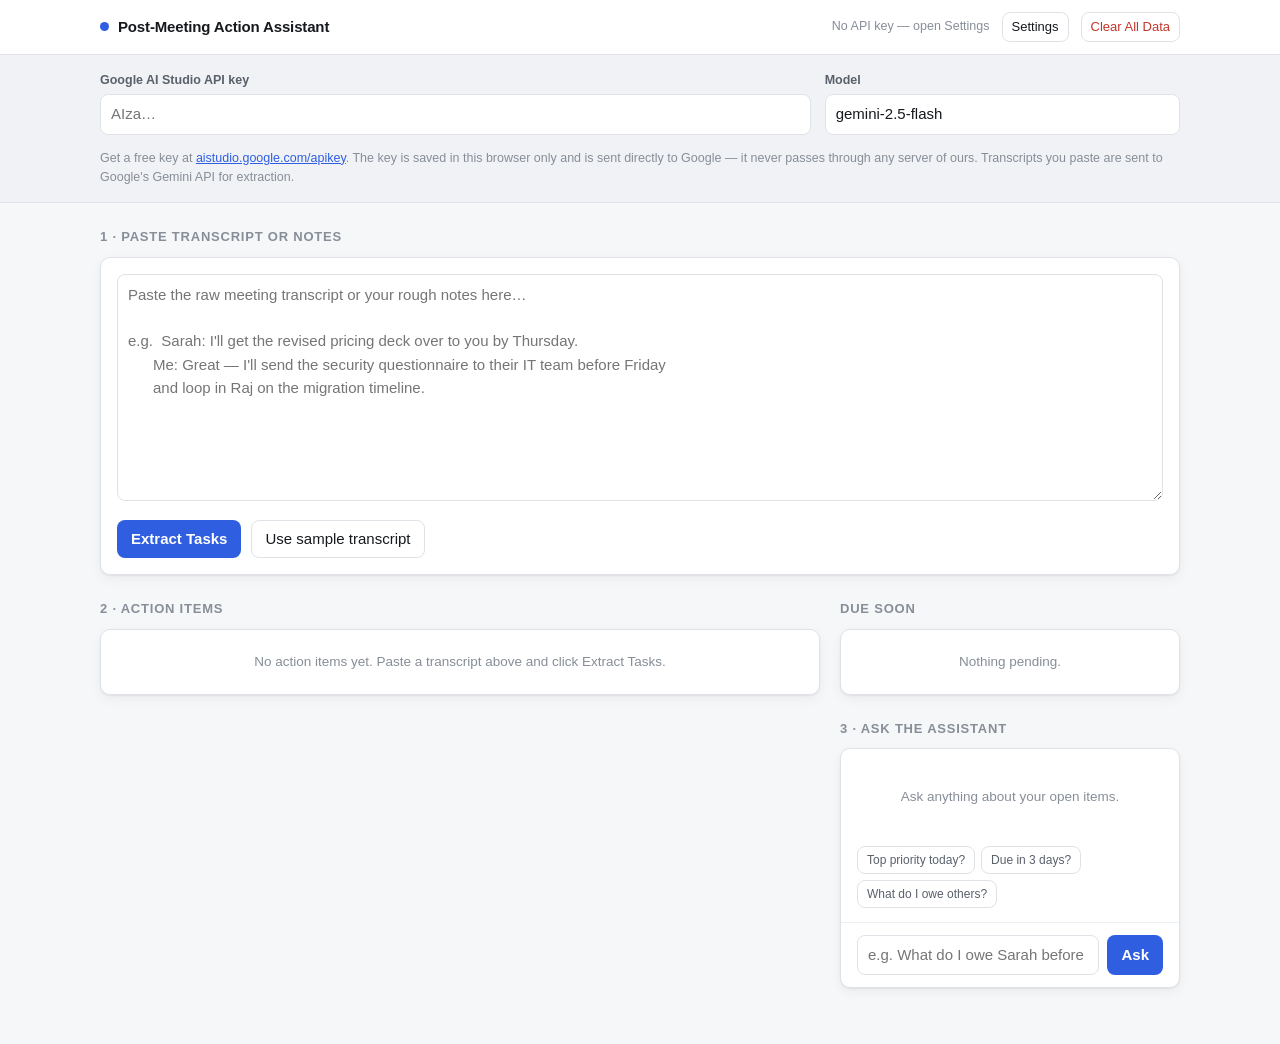
==== index.html @ 44eca744 "Add Post-Meeting Action Assistant v1 Single-file app: paste a transcript, extract action items with " ====
<!doctype html>
<html lang="en">
<head>
<meta charset="utf-8">
<meta name="viewport" content="width=device-width, initial-scale=1">
<title>Post-Meeting Action Assistant</title>
<style>
  :root {
    --bg: #f6f7f9;
    --surface: #ffffff;
    --surface-2: #f0f2f5;
    --line: #dfe3e8;
    --line-soft: #eceff3;
    --ink: #16191d;
    --ink-2: #5a616b;
    --ink-3: #878e98;
    --accent: #2f5fe0;
    --accent-ink: #ffffff;
    --overdue: #c2372b;
    --today: #b1650a;
    --soon: #1f6f47;
    --later: #5a616b;
    --quote-bar: #cdd4dd;
    --radius: 10px;
    --shadow: 0 1px 2px rgba(16,20,26,.06), 0 4px 12px rgba(16,20,26,.05);
  }
  @media (prefers-color-scheme: dark) {
    :root:not([data-theme="light"]) {
      --bg: #14171b; --surface: #1b1f24; --surface-2: #22272e;
      --line: #2f363f; --line-soft: #262c33;
      --ink: #e8ebef; --ink-2: #a2abb6; --ink-3: #7b848f;
      --accent: #6d95f5; --accent-ink: #10131a;
      --overdue: #f0837a; --today: #e0aa5a; --soon: #6fc79b; --later: #a2abb6;
      --quote-bar: #3a424c;
      --shadow: 0 1px 2px rgba(0,0,0,.3), 0 4px 14px rgba(0,0,0,.25);
    }
  }
  :root[data-theme="dark"] {
    --bg: #14171b; --surface: #1b1f24; --surface-2: #22272e;
    --line: #2f363f; --line-soft: #262c33;
    --ink: #e8ebef; --ink-2: #a2abb6; --ink-3: #7b848f;
    --accent: #6d95f5; --accent-ink: #10131a;
    --overdue: #f0837a; --today: #e0aa5a; --soon: #6fc79b; --later: #a2abb6;
    --quote-bar: #3a424c;
    --shadow: 0 1px 2px rgba(0,0,0,.3), 0 4px 14px rgba(0,0,0,.25);
  }

  * { box-sizing: border-box; }
  body {
    margin: 0;
    background: var(--bg);
    color: var(--ink);
    font: 15px/1.5 -apple-system, BlinkMacSystemFont, "Segoe UI", Roboto, Helvetica, Arial, sans-serif;
    -webkit-font-smoothing: antialiased;
  }
  .wrap { max-width: 1120px; margin: 0 auto; padding-inline: 20px; padding-block: 0 56px; }

  /* ---------- header ---------- */
  header {
    border-bottom: 1px solid var(--line);
    background: var(--surface);
    position: sticky; top: 0; z-index: 20;
  }
  .hbar {
    max-width: 1120px; margin: 0 auto;
    padding: 12px 20px;
    display: flex; align-items: center; gap: 12px; flex-wrap: wrap;
  }
  .brand { font-weight: 650; letter-spacing: -.01em; margin-right: auto; display:flex; align-items:center; gap:9px; }
  .dot { width: 9px; height: 9px; border-radius: 50%; background: var(--accent); flex: none; }
  .hnote { font-size: 12.5px; color: var(--ink-3); }

  button {
    font: inherit; cursor: pointer; border-radius: 8px;
    border: 1px solid var(--line); background: var(--surface);
    color: var(--ink); padding: 7px 13px; transition: background .12s, border-color .12s;
  }
  button:hover:not(:disabled) { background: var(--surface-2); }
  button:disabled { opacity: .5; cursor: not-allowed; }
  button.primary { background: var(--accent); color: var(--accent-ink); border-color: transparent; font-weight: 560; }
  button.primary:hover:not(:disabled) { filter: brightness(1.07); background: var(--accent); }
  button.sm { padding: 4px 9px; font-size: 13px; }
  button.link { border: none; background: none; color: var(--ink-3); padding: 4px 6px; text-decoration: underline; text-underline-offset: 2px; }
  button.link:hover { color: var(--ink); background: none; }
  button.danger { color: var(--overdue); }

  input, textarea, select {
    font: inherit; color: var(--ink); background: var(--surface);
    border: 1px solid var(--line); border-radius: 8px; padding: 8px 10px; width: 100%;
  }
  input:focus, textarea:focus, select:focus { outline: 2px solid var(--accent); outline-offset: -1px; border-color: transparent; }
  textarea { resize: vertical; line-height: 1.55; }
  label { font-size: 12.5px; color: var(--ink-2); font-weight: 550; display: block; margin-bottom: 5px; }

  /* ---------- settings ---------- */
  #settings { background: var(--surface-2); border-bottom: 1px solid var(--line); }
  .sgrid {
    max-width: 1120px; margin: 0 auto; padding: 16px 20px;
    display: grid; gap: 14px; grid-template-columns: 2fr 1fr;
  }
  .shelp { grid-column: 1 / -1; font-size: 12.5px; color: var(--ink-3); margin: 0; }
  .shelp a { color: var(--accent); }
  @media (max-width: 680px) { .sgrid { grid-template-columns: 1fr; } }

  /* ---------- layout ---------- */
  h2 { font-size: 13px; text-transform: uppercase; letter-spacing: .06em; color: var(--ink-3); margin: 0 0 10px; font-weight: 620; }
  .card { background: var(--surface); border: 1px solid var(--line); border-radius: var(--radius); box-shadow: var(--shadow); }
  .pad { padding: 16px; }

  .step { margin-top: 24px; }
  .cols { display: grid; grid-template-columns: 1fr 340px; gap: 20px; align-items: start; margin-top: 24px; }
  @media (max-width: 900px) { .cols { grid-template-columns: 1fr; } }

  .row { display: flex; gap: 10px; align-items: center; flex-wrap: wrap; }
  .grow { flex: 1; min-width: 0; }
  .muted { color: var(--ink-3); font-size: 13px; }
  .empty { color: var(--ink-3); font-size: 13.5px; padding: 22px 4px; text-align: center; }

  /* ---------- tasks ---------- */
  ul.tasks { list-style: none; margin: 0; padding: 0; }
  li.task { border-top: 1px solid var(--line-soft); padding: 13px 16px; display: flex; gap: 11px; align-items: flex-start; }
  li.task:first-child { border-top: none; }
  li.task.done { opacity: .5; }
  li.task.done .title { text-decoration: line-through; }
  .cbx { width: 17px; height: 17px; margin: 2px 0 0; flex: none; accent-color: var(--accent); cursor: pointer; }
  .tbody { flex: 1; min-width: 0; }
  .title { font-weight: 545; line-height: 1.4; word-wrap: break-word; }
  .meta { display: flex; gap: 7px; flex-wrap: wrap; margin-top: 6px; align-items: center; }
  .chip {
    font-size: 12px; padding: 2px 8px; border-radius: 999px;
    background: var(--surface-2); border: 1px solid var(--line); color: var(--ink-2);
    white-space: nowrap;
  }
  .chip.owner { font-weight: 550; color: var(--ink); }
  .chip.overdue { color: var(--overdue); border-color: currentColor; }
  .chip.today   { color: var(--today);   border-color: currentColor; }
  .chip.soon    { color: var(--soon);    border-color: currentColor; }
  .chip.later   { color: var(--later); }
  .chip.none    { color: var(--ink-3); font-style: italic; }
  .acts { display: flex; gap: 2px; margin-left: auto; }

  blockquote.ctx {
    margin: 9px 0 0; padding: 7px 0 7px 11px;
    border-left: 3px solid var(--quote-bar);
    color: var(--ink-2); font-size: 13.5px; line-height: 1.5;
  }
  blockquote.ctx::before { content: '\201C'; }
  blockquote.ctx::after  { content: '\201D'; }

  .editform { display: grid; gap: 9px; margin-top: 4px; }
  .editrow { display: grid; grid-template-columns: 1fr 150px; gap: 9px; }
  @media (max-width: 560px) { .editrow { grid-template-columns: 1fr; } }

  /* ---------- due soon ---------- */
  ol.soon { list-style: none; margin: 0; padding: 0; counter-reset: n; }
  ol.soon li { border-top: 1px solid var(--line-soft); padding: 10px 16px; display: flex; gap: 10px; align-items: baseline; }
  ol.soon li:first-child { border-top: none; }
  ol.soon .rank { counter-increment: n; font-variant-numeric: tabular-nums; color: var(--ink-3); font-size: 12px; min-width: 14px; }
  ol.soon .rank::before { content: counter(n) "."; }
  ol.soon .st { flex: 1; min-width: 0; font-size: 13.5px; line-height: 1.4; }
  ol.soon .sd { font-size: 12px; white-space: nowrap; }

  /* ---------- assistant ---------- */
  .thread { display: flex; flex-direction: column; gap: 12px; max-height: 380px; overflow-y: auto; padding: 16px; }
  .turn .q { font-weight: 560; font-size: 13.5px; margin-bottom: 5px; }
  .turn .a { font-size: 13.5px; color: var(--ink-2); white-space: pre-wrap; line-height: 1.55; }
  .askbar { display: flex; gap: 8px; padding: 12px 16px; border-top: 1px solid var(--line-soft); }
  .sugg { display: flex; flex-wrap: wrap; gap: 6px; padding: 0 16px 14px; }
  .sugg button { font-size: 12px; padding: 4px 9px; color: var(--ink-2); }

  .err {
    margin-top: 12px; padding: 10px 12px; border-radius: 8px;
    background: color-mix(in srgb, var(--overdue) 10%, transparent);
    border: 1px solid color-mix(in srgb, var(--overdue) 35%, transparent);
    color: var(--overdue); font-size: 13px; word-wrap: break-word;
  }
  .spin { display: inline-block; width: 13px; height: 13px; border: 2px solid currentColor; border-right-color: transparent; border-radius: 50%; animation: sp .7s linear infinite; vertical-align: -2px; margin-right: 6px; }
  @keyframes sp { to { transform: rotate(360deg); } }
  [hidden] { display: none !important; }
</style>
</head>
<body>

<header>
  <div class="hbar">
    <div class="brand"><span class="dot"></span>Post-Meeting Action Assistant</div>
    <span class="hnote" id="keystate"></span>
    <button class="sm" id="togglesettings">Settings</button>
    <button class="sm danger" id="clearall">Clear All Data</button>
  </div>
</header>

<section id="settings" hidden>
  <div class="sgrid">
    <div>
      <label for="apikey">Google AI Studio API key</label>
      <input id="apikey" type="password" placeholder="AIza…" autocomplete="off" spellcheck="false">
    </div>
    <div>
      <label for="model">Model</label>
      <input id="model" type="text" spellcheck="false">
    </div>
    <p class="shelp">
      Get a free key at <a href="https://aistudio.google.com/apikey" target="_blank" rel="noopener">aistudio.google.com/apikey</a>.
      The key is saved in this browser only and is sent directly to Google — it never passes through any server of ours.
      Transcripts you paste are sent to Google's Gemini API for extraction.
    </p>
  </div>
</section>

<div class="wrap">

  <!-- STEP 1 -->
  <section class="step">
    <h2>1 · Paste transcript or notes</h2>
    <div class="card pad">
      <textarea id="input" rows="9" placeholder="Paste the raw meeting transcript or your rough notes here…

e.g.  Sarah: I'll get the revised pricing deck over to you by Thursday.
      Me: Great — I'll send the security questionnaire to their IT team before Friday
      and loop in Raj on the migration timeline."></textarea>
      <div class="row" style="margin-top:12px">
        <button class="primary" id="extract">Extract Tasks</button>
        <button id="sample">Use sample transcript</button>
        <span class="muted" id="exstatus"></span>
      </div>
      <div class="err" id="exerr" hidden></div>
    </div>
  </section>

  <div class="cols">
    <!-- STEP 2 -->
    <section>
      <h2>2 · Action items <span id="taskcount" class="muted"></span></h2>
      <div class="card">
        <ul class="tasks" id="tasklist"></ul>
        <div class="empty" id="taskempty">No action items yet. Paste a transcript above and click Extract Tasks.</div>
      </div>
      <div class="row" style="margin-top:10px">
        <button class="link" id="showdone" hidden></button>
      </div>
    </section>

    <aside>
      <!-- TODO / DUE SOON -->
      <h2>Due soon</h2>
      <div class="card" style="margin-bottom:24px">
        <ol class="soon" id="soonlist"></ol>
        <div class="empty" id="soonempty">Nothing pending.</div>
      </div>

      <!-- STEP 3 -->
      <h2>3 · Ask the assistant</h2>
      <div class="card">
        <div class="thread" id="thread">
          <div class="empty" id="chatempty">Ask anything about your open items.</div>
        </div>
        <div class="sugg" id="sugg">
          <button data-q="What is my top priority before end of day?">Top priority today?</button>
          <button data-q="What is due in the next three days?">Due in 3 days?</button>
          <button data-q="What do I owe other people, grouped by person?">What do I owe others?</button>
        </div>
        <form class="askbar" id="askform">
          <input id="ask" class="grow" placeholder="e.g. What do I owe Sarah before Friday?" autocomplete="off">
          <button class="primary" id="asksend" type="submit">Ask</button>
        </form>
        <div class="err" id="chaterr" hidden style="margin:0 16px 14px"></div>
      </div>
    </aside>
  </div>
</div>

<script>
"use strict";

const STORE = "pmaa.v1";
const API = "https://generativelanguage.googleapis.com/v1beta/models";
const DEFAULT_MODEL = "gemini-2.5-flash";

let state = { apiKey: "", model: DEFAULT_MODEL, tasks: [], chat: [], showDone: false };

/* ---------------- storage ---------------- */
function load() {
  try {
    const raw = localStorage.getItem(STORE);
    if (raw) {
      const p = JSON.parse(raw);
      state = Object.assign(state, p);
      if (!state.model) state.model = DEFAULT_MODEL;
      if (!Array.isArray(state.tasks)) state.tasks = [];
      if (!Array.isArray(state.chat)) state.chat = [];
    }
  } catch (e) { /* private mode / blocked storage — run in memory */ }
}
function save() {
  try { localStorage.setItem(STORE, JSON.stringify(state)); } catch (e) {}
}

/* ---------------- helpers ---------------- */
const $ = (id) => document.getElementById(id);
function esc(s) {
  return String(s == null ? "" : s)
    .replace(/&/g, "&amp;").replace(/</g, "&lt;").replace(/>/g, "&gt;")
    .replace(/"/g, "&quot;").replace(/'/g, "&#39;");
}
function uid() {
  return "t" + Date.now().toString(36) + Math.random().toString(36).slice(2, 7);
}
function todayISO() {
  const d = new Date();
  return new Date(d.getTime() - d.getTimezoneOffset() * 60000).toISOString().slice(0, 10);
}
function dueInfo(due) {
  if (!due) return { label: "no date", cls: "none", rank: 9e9 };
  const t = new Date(todayISO() + "T00:00:00");
  const d = new Date(due + "T00:00:00");
  if (isNaN(d)) return { label: "no date", cls: "none", rank: 9e9 };
  const days = Math.round((d - t) / 86400000);
  if (days < 0)   return { label: days === -1 ? "overdue 1 day" : "overdue " + (-days) + " days", cls: "overdue", rank: days };
  if (days === 0) return { label: "today", cls: "today", rank: 0 };
  if (days === 1) return { label: "tomorrow", cls: "soon", rank: 1 };
  if (days <= 3)  return { label: "in " + days + " days", cls: "soon", rank: days };
  return { label: d.toLocaleDateString(undefined, { month: "short", day: "numeric" }), cls: "later", rank: days };
}
const openTasks = () => state.tasks.filter(t => t.status === "open");
const sortByDue = (a, b) => dueInfo(a.due).rank - dueInfo(b.due).rank;

/* ---------------- Gemini ---------------- */
async function gemini(prompt, schema) {
  if (!state.apiKey) throw new Error("No API key set. Open Settings and paste your Google AI Studio key.");
  const cfg = { temperature: 0.2 };
  if (schema) { cfg.responseMimeType = "application/json"; cfg.responseSchema = schema; }
  const res = await fetch(API + "/" + encodeURIComponent(state.model) + ":generateContent", {
    method: "POST",
    headers: { "content-type": "application/json", "x-goog-api-key": state.apiKey },
    body: JSON.stringify({ contents: [{ role: "user", parts: [{ text: prompt }] }], generationConfig: cfg })
  });
  const text = await res.text();
  if (!res.ok) {
    let msg = text.slice(0, 400);
    try { msg = JSON.parse(text).error.message; } catch (e) {}
    throw new Error("Gemini " + res.status + ": " + msg);
  }
  let out;
  try { out = JSON.parse(text).candidates[0].content.parts[0].text; }
  catch (e) { throw new Error("Unexpected response shape from Gemini."); }
  return schema ? JSON.parse(out) : out;
}

const TASK_SCHEMA = {
  type: "object",
  properties: {
    tasks: {
      type: "array",
      items: {
        type: "object",
        properties: {
          title:   { type: "string" },
          owner:   { type: "string" },
          due:     { type: "string" },
          dueText: { type: "string" },
          context: { type: "string" }
        },
        required: ["title", "owner", "due", "dueText", "context"]
      }
    }
  },
  required: ["tasks"]
};

function extractPrompt(text) {
  const d = new Date();
  const day = d.toLocaleDateString(undefined, { weekday: "long" });
  return [
    "You extract action items from meeting transcripts and rough notes.",
    "",
    "Today is " + todayISO() + " (" + day + "). Resolve relative deadlines like \"Friday\", \"next week\" or \"end of month\" against that date.",
    "",
    "For every commitment, task or follow-up in the text, return an object with:",
    "- title: the action, as a short imperative phrase (max 12 words).",
    "- owner: who is responsible. Use the person's name as written. If the note-taker is responsible (\"I\", \"me\", \"my\"), use \"Me\".",
    "- due: an absolute date as YYYY-MM-DD. Use \"\" if the text gives no deadline and none can reasonably be inferred.",
    "- dueText: the words the deadline came from, e.g. \"by Thursday\". Use \"\" if there was none.",
    "- context: one or two sentences quoted or closely paraphrased from the source text, showing why this task exists.",
    "",
    "Rules: only include real commitments — skip discussion, opinions and background.",
    "Do not invent tasks. Do not invent deadlines that are not stated or clearly implied.",
    "If there are no action items, return an empty array.",
    "",
    "TEXT:",
    "\"\"\"",
    text,
    "\"\"\""
  ].join("\n");
}

/* ---------------- extraction ---------------- */
async function doExtract() {
  const text = $("input").value.trim();
  $("exerr").hidden = true;
  if (!text) { showErr("exerr", "Paste a transcript or some notes first."); return; }

  const btn = $("extract");
  btn.disabled = true;
  $("exstatus").innerHTML = '<span class="spin"></span>Extracting…';
  const t0 = Date.now();
  try {
    const out = await gemini(extractPrompt(text), TASK_SCHEMA);
    const found = Array.isArray(out.tasks) ? out.tasks : [];
    const added = found.map(t => ({
      id: uid(),
      title: (t.title || "Untitled task").trim(),
      owner: (t.owner || "Unassigned").trim(),
      due: /^\d{4}-\d{2}-\d{2}$/.test(t.due || "") ? t.due : "",
      dueText: (t.dueText || "").trim(),
      context: (t.context || "").trim(),
      status: "open",
      created: Date.now()
    }));
    state.tasks = added.concat(state.tasks);
    save();
    render();
    const secs = ((Date.now() - t0) / 1000).toFixed(1);
    $("exstatus").textContent = added.length
      ? added.length + (added.length === 1 ? " item" : " items") + " found in " + secs + "s"
      : "No action items found in that text.";
    if (added.length) $("input").value = "";
  } catch (e) {
    $("exstatus").textContent = "";
    showErr("exerr", e.message);
  } finally {
    btn.disabled = false;
  }
}

function showErr(id, msg) {
  const el = $(id);
  el.textContent = msg;
  el.hidden = false;
}

/* ---------------- rendering ---------------- */
function render() {
  renderTasks();
  renderSoon();
  renderChat();
  const k = state.apiKey;
  $("keystate").textContent = k ? "Key set · " + state.model : "No API key — open Settings";
}

function renderTasks() {
  const list = $("tasklist");
  const open = state.tasks.filter(t => t.status === "open").sort(sortByDue);
  const done = state.tasks.filter(t => t.status === "done").sort(sortByDue);
  const shown = state.showDone ? open.concat(done) : open;

  $("taskempty").hidden = state.tasks.some(t => t.status !== "dismissed");
  $("taskcount").textContent = open.length ? "· " + open.length + " open" : "";

  const btn = $("showdone");
  btn.hidden = done.length === 0;
  btn.textContent = state.showDone ? "Hide " + done.length + " completed" : "Show " + done.length + " completed";

  list.innerHTML = shown.map(t => {
    const di = dueInfo(t.due);
    const dueLabel = t.due ? di.label : (t.dueText ? t.dueText : "no date");
    return '<li class="task ' + (t.status === "done" ? "done" : "") + '" data-id="' + t.id + '">' +
      '<input class="cbx" type="checkbox" data-act="toggle" ' + (t.status === "done" ? "checked" : "") + ' aria-label="Mark complete">' +
      '<div class="tbody">' +
        '<div class="row" style="align-items:flex-start">' +
          '<div class="title grow">' + esc(t.title) + '</div>' +
          '<div class="acts">' +
            '<button class="sm link" data-act="edit">Edit</button>' +
            '<button class="sm link" data-act="dismiss">Dismiss</button>' +
          '</div>' +
        '</div>' +
        '<div class="meta">' +
          '<span class="chip owner">' + esc(t.owner) + '</span>' +
          '<span class="chip ' + di.cls + '">' + esc(dueLabel) + '</span>' +
          (t.due && t.dueText ? '<span class="chip">' + esc(t.dueText) + '</span>' : "") +
        '</div>' +
        (t.context ? '<blockquote class="ctx">' + esc(t.context) + '</blockquote>' : "") +
      '</div>' +
    '</li>';
  }).join("");
}

function renderEdit(li, t) {
  const body = li.querySelector(".tbody");
  body.innerHTML =
    '<div class="editform">' +
      '<div><label>Task</label><input data-f="title" value="' + esc(t.title) + '"></div>' +
      '<div class="editrow">' +
        '<div><label>Owner</label><input data-f="owner" value="' + esc(t.owner) + '"></div>' +
        '<div><label>Due date</label><input data-f="due" type="date" value="' + esc(t.due) + '"></div>' +
      '</div>' +
      '<div><label>Context</label><textarea data-f="context" rows="2">' + esc(t.context) + '</textarea></div>' +
      '<div class="row"><button class="primary sm" data-act="save">Save</button>' +
      '<button class="sm" data-act="cancel">Cancel</button></div>' +
    '</div>';
  const first = body.querySelector('[data-f="title"]');
  if (first) first.focus();
}

function renderSoon() {
  const open = openTasks().sort(sortByDue);
  $("soonempty").hidden = open.length > 0;
  $("soonlist").innerHTML = open.map(t => {
    const di = dueInfo(t.due);
    return '<li><span class="rank"></span>' +
      '<span class="st">' + esc(t.title) + '<br><span class="muted">' + esc(t.owner) + '</span></span>' +
      '<span class="sd chip ' + di.cls + '">' + esc(di.label) + '</span></li>';
  }).join("");
}

function renderChat() {
  const th = $("thread");
  $("chatempty").hidden = state.chat.length > 0;
  const html = state.chat.map(c =>
    '<div class="turn"><div class="q">' + esc(c.q) + '</div><div class="a">' + esc(c.a) + '</div></div>'
  ).join("");
  th.innerHTML = '<div class="empty" id="chatempty"' + (state.chat.length ? " hidden" : "") + '>Ask anything about your open items.</div>' + html;
  th.scrollTop = th.scrollHeight;
}

/* ---------------- assistant ---------------- */
async function doAsk(q) {
  if (!q) return;
  $("chaterr").hidden = true;
  const open = openTasks();
  if (!open.length) { showErr("chaterr", "No open action items to answer from yet."); return; }

  const btn = $("asksend");
  btn.disabled = true;
  state.chat.push({ q: q, a: "…" });
  renderChat();

  const facts = open.sort(sortByDue).map(t =>
    "- " + t.title + " | owner: " + t.owner + " | due: " + (t.due || "none") + (t.dueText ? " (" + t.dueText + ")" : "") +
    " | context: " + t.context
  ).join("\n");

  const prompt = [
    "You are a concise assistant answering questions about the user's own open action items.",
    "Today is " + todayISO() + ". \"Me\" means the user.",
    "",
    "OPEN ACTION ITEMS:",
    facts,
    "",
    "QUESTION: " + q,
    "",
    "Answer in at most four short sentences or a short bullet list.",
    "Lead with the single most urgent item. Always state the deadline.",
    "Only use the items above — if nothing matches, say so plainly."
  ].join("\n");

  try {
    const a = await gemini(prompt, null);
    state.chat[state.chat.length - 1].a = String(a).trim();
    save();
  } catch (e) {
    state.chat.pop();
    showErr("chaterr", e.message);
  } finally {
    btn.disabled = false;
    renderChat();
  }
}

/* ---------------- events ---------------- */
$("togglesettings").onclick = () => { $("settings").hidden = !$("settings").hidden; };

$("apikey").oninput = (e) => { state.apiKey = e.target.value.trim(); save(); render(); };
$("model").oninput  = (e) => { state.model = e.target.value.trim() || DEFAULT_MODEL; save(); render(); };

$("extract").onclick = doExtract;

$("sample").onclick = () => {
  $("input").value =
"Weekly sync — Acme account\n\n" +
"Sarah: The revised pricing deck still needs the enterprise tier. I'll get that over to you by Thursday.\n" +
"Me: Fine. I'll send the security questionnaire to their IT team before Friday, they've been chasing us.\n" +
"Raj: Migration timeline is the blocker. Nothing moves until we confirm the cutover window.\n" +
"Me: I'll book 30 minutes with Raj tomorrow to lock the cutover window.\n" +
"Sarah: Also someone needs to chase legal on the redlined MSA — it's been two weeks.\n" +
"Me: I'll do it. End of week at the latest.\n" +
"Raj: I'll write up the rollback plan once the window is confirmed.\n" +
"Sarah: Good. Let's not lose momentum on this one.";
};

$("clearall").onclick = () => {
  if (!confirm("Delete all tasks, chat history and your saved API key from this browser? This cannot be undone.")) return;
  try { localStorage.removeItem(STORE); } catch (e) {}
  state = { apiKey: "", model: DEFAULT_MODEL, tasks: [], chat: [], showDone: false };
  $("apikey").value = "";
  $("model").value = DEFAULT_MODEL;
  $("input").value = "";
  $("exstatus").textContent = "";
  $("exerr").hidden = true;
  $("chaterr").hidden = true;
  render();
};

$("showdone").onclick = () => { state.showDone = !state.showDone; save(); renderTasks(); };

$("tasklist").addEventListener("click", (e) => {
  const btn = e.target.closest("[data-act]");
  if (!btn) return;
  const li = e.target.closest("li.task");
  if (!li) return;
  const t = state.tasks.find(x => x.id === li.dataset.id);
  if (!t) return;
  const act = btn.dataset.act;

  if (act === "toggle") {
    t.status = btn.checked ? "done" : "open";
    save(); render();
  } else if (act === "edit") {
    renderEdit(li, t);
  } else if (act === "dismiss") {
    t.status = "dismissed";
    save(); render();
  } else if (act === "cancel") {
    render();
  } else if (act === "save") {
    const get = (f) => { const el = li.querySelector('[data-f="' + f + '"]'); return el ? el.value.trim() : ""; };
    t.title = get("title") || t.title;
    t.owner = get("owner") || "Unassigned";
    t.due = get("due");
    t.context = get("context");
    save(); render();
  }
});

$("askform").onsubmit = (e) => {
  e.preventDefault();
  const q = $("ask").value.trim();
  if (!q) return;
  $("ask").value = "";
  doAsk(q);
};

$("sugg").addEventListener("click", (e) => {
  const b = e.target.closest("button[data-q]");
  if (b) doAsk(b.dataset.q);
});

/* ---------------- boot ---------------- */
load();
$("apikey").value = state.apiKey || "";
$("model").value = state.model || DEFAULT_MODEL;
if (!state.apiKey) $("settings").hidden = false;
render();
</script>
</body>
</html>
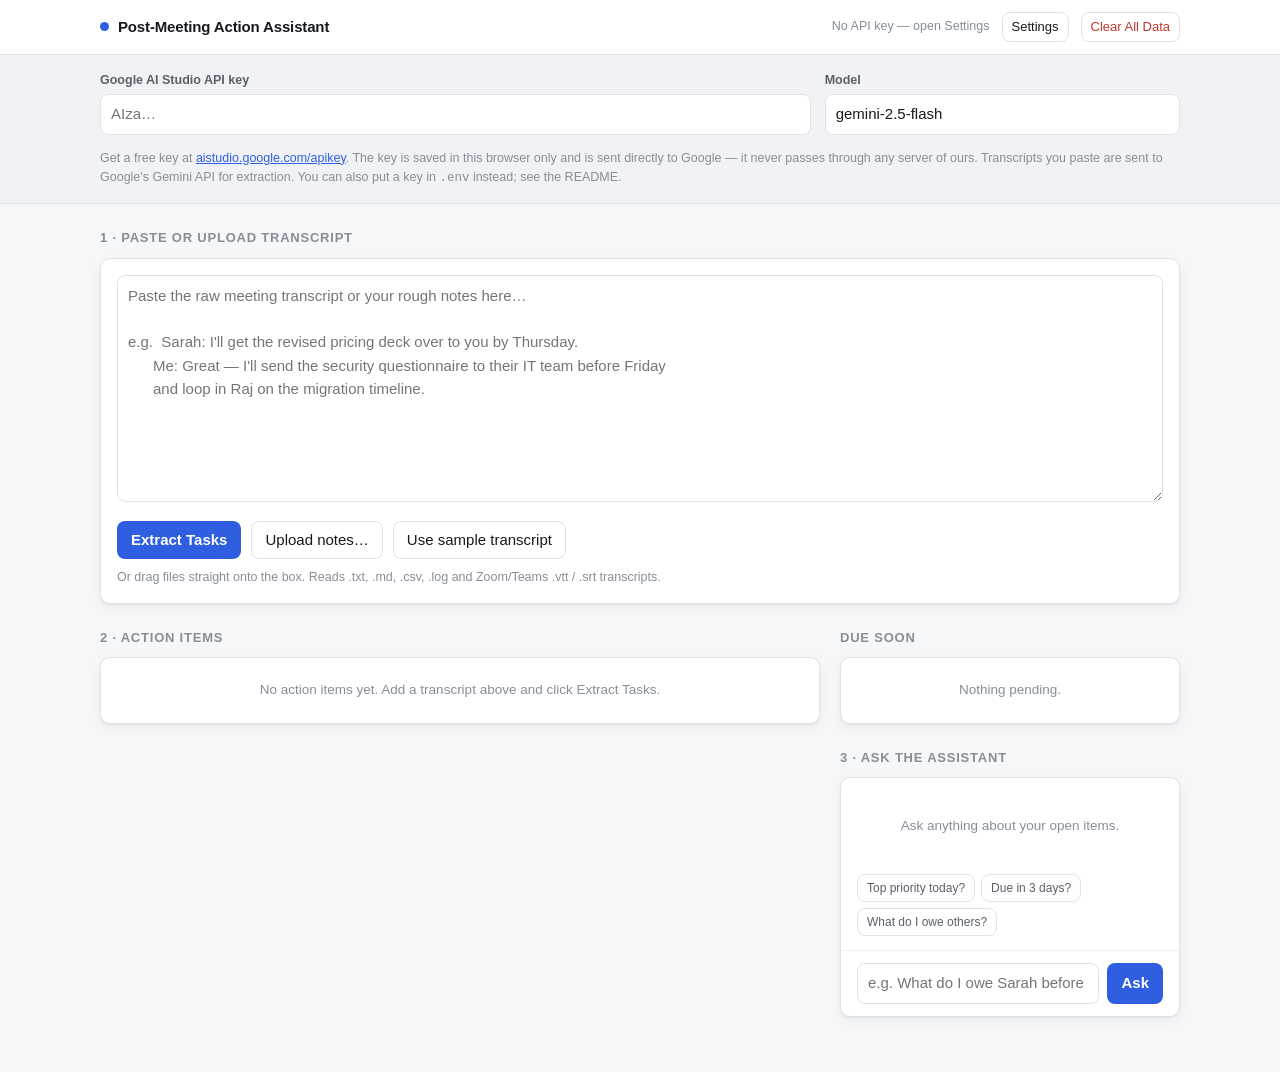
==== commit 9bcabf7d: "Split into modules, add file upload and .env support Restructure ----------- The app was one 850-lin" ====
--- a/index.html
+++ b/index.html
@@ -4,180 +4,7 @@
 <meta charset="utf-8">
 <meta name="viewport" content="width=device-width, initial-scale=1">
 <title>Post-Meeting Action Assistant</title>
-<style>
-  :root {
-    --bg: #f6f7f9;
-    --surface: #ffffff;
-    --surface-2: #f0f2f5;
-    --line: #dfe3e8;
-    --line-soft: #eceff3;
-    --ink: #16191d;
-    --ink-2: #5a616b;
-    --ink-3: #878e98;
-    --accent: #2f5fe0;
-    --accent-ink: #ffffff;
-    --overdue: #c2372b;
-    --today: #b1650a;
-    --soon: #1f6f47;
-    --later: #5a616b;
-    --quote-bar: #cdd4dd;
-    --radius: 10px;
-    --shadow: 0 1px 2px rgba(16,20,26,.06), 0 4px 12px rgba(16,20,26,.05);
-  }
-  @media (prefers-color-scheme: dark) {
-    :root:not([data-theme="light"]) {
-      --bg: #14171b; --surface: #1b1f24; --surface-2: #22272e;
-      --line: #2f363f; --line-soft: #262c33;
-      --ink: #e8ebef; --ink-2: #a2abb6; --ink-3: #7b848f;
-      --accent: #6d95f5; --accent-ink: #10131a;
-      --overdue: #f0837a; --today: #e0aa5a; --soon: #6fc79b; --later: #a2abb6;
-      --quote-bar: #3a424c;
-      --shadow: 0 1px 2px rgba(0,0,0,.3), 0 4px 14px rgba(0,0,0,.25);
-    }
-  }
-  :root[data-theme="dark"] {
-    --bg: #14171b; --surface: #1b1f24; --surface-2: #22272e;
-    --line: #2f363f; --line-soft: #262c33;
-    --ink: #e8ebef; --ink-2: #a2abb6; --ink-3: #7b848f;
-    --accent: #6d95f5; --accent-ink: #10131a;
-    --overdue: #f0837a; --today: #e0aa5a; --soon: #6fc79b; --later: #a2abb6;
-    --quote-bar: #3a424c;
-    --shadow: 0 1px 2px rgba(0,0,0,.3), 0 4px 14px rgba(0,0,0,.25);
-  }
-
-  * { box-sizing: border-box; }
-  body {
-    margin: 0;
-    background: var(--bg);
-    color: var(--ink);
-    font: 15px/1.5 -apple-system, BlinkMacSystemFont, "Segoe UI", Roboto, Helvetica, Arial, sans-serif;
-    -webkit-font-smoothing: antialiased;
-  }
-  .wrap { max-width: 1120px; margin: 0 auto; padding-inline: 20px; padding-block: 0 56px; }
-
-  /* ---------- header ---------- */
-  header {
-    border-bottom: 1px solid var(--line);
-    background: var(--surface);
-    position: sticky; top: 0; z-index: 20;
-  }
-  .hbar {
-    max-width: 1120px; margin: 0 auto;
-    padding: 12px 20px;
-    display: flex; align-items: center; gap: 12px; flex-wrap: wrap;
-  }
-  .brand { font-weight: 650; letter-spacing: -.01em; margin-right: auto; display:flex; align-items:center; gap:9px; }
-  .dot { width: 9px; height: 9px; border-radius: 50%; background: var(--accent); flex: none; }
-  .hnote { font-size: 12.5px; color: var(--ink-3); }
-
-  button {
-    font: inherit; cursor: pointer; border-radius: 8px;
-    border: 1px solid var(--line); background: var(--surface);
-    color: var(--ink); padding: 7px 13px; transition: background .12s, border-color .12s;
-  }
-  button:hover:not(:disabled) { background: var(--surface-2); }
-  button:disabled { opacity: .5; cursor: not-allowed; }
-  button.primary { background: var(--accent); color: var(--accent-ink); border-color: transparent; font-weight: 560; }
-  button.primary:hover:not(:disabled) { filter: brightness(1.07); background: var(--accent); }
-  button.sm { padding: 4px 9px; font-size: 13px; }
-  button.link { border: none; background: none; color: var(--ink-3); padding: 4px 6px; text-decoration: underline; text-underline-offset: 2px; }
-  button.link:hover { color: var(--ink); background: none; }
-  button.danger { color: var(--overdue); }
-
-  input, textarea, select {
-    font: inherit; color: var(--ink); background: var(--surface);
-    border: 1px solid var(--line); border-radius: 8px; padding: 8px 10px; width: 100%;
-  }
-  input:focus, textarea:focus, select:focus { outline: 2px solid var(--accent); outline-offset: -1px; border-color: transparent; }
-  textarea { resize: vertical; line-height: 1.55; }
-  label { font-size: 12.5px; color: var(--ink-2); font-weight: 550; display: block; margin-bottom: 5px; }
-
-  /* ---------- settings ---------- */
-  #settings { background: var(--surface-2); border-bottom: 1px solid var(--line); }
-  .sgrid {
-    max-width: 1120px; margin: 0 auto; padding: 16px 20px;
-    display: grid; gap: 14px; grid-template-columns: 2fr 1fr;
-  }
-  .shelp { grid-column: 1 / -1; font-size: 12.5px; color: var(--ink-3); margin: 0; }
-  .shelp a { color: var(--accent); }
-  @media (max-width: 680px) { .sgrid { grid-template-columns: 1fr; } }
-
-  /* ---------- layout ---------- */
-  h2 { font-size: 13px; text-transform: uppercase; letter-spacing: .06em; color: var(--ink-3); margin: 0 0 10px; font-weight: 620; }
-  .card { background: var(--surface); border: 1px solid var(--line); border-radius: var(--radius); box-shadow: var(--shadow); }
-  .pad { padding: 16px; }
-
-  .step { margin-top: 24px; }
-  .cols { display: grid; grid-template-columns: 1fr 340px; gap: 20px; align-items: start; margin-top: 24px; }
-  @media (max-width: 900px) { .cols { grid-template-columns: 1fr; } }
-
-  .row { display: flex; gap: 10px; align-items: center; flex-wrap: wrap; }
-  .grow { flex: 1; min-width: 0; }
-  .muted { color: var(--ink-3); font-size: 13px; }
-  .empty { color: var(--ink-3); font-size: 13.5px; padding: 22px 4px; text-align: center; }
-
-  /* ---------- tasks ---------- */
-  ul.tasks { list-style: none; margin: 0; padding: 0; }
-  li.task { border-top: 1px solid var(--line-soft); padding: 13px 16px; display: flex; gap: 11px; align-items: flex-start; }
-  li.task:first-child { border-top: none; }
-  li.task.done { opacity: .5; }
-  li.task.done .title { text-decoration: line-through; }
-  .cbx { width: 17px; height: 17px; margin: 2px 0 0; flex: none; accent-color: var(--accent); cursor: pointer; }
-  .tbody { flex: 1; min-width: 0; }
-  .title { font-weight: 545; line-height: 1.4; word-wrap: break-word; }
-  .meta { display: flex; gap: 7px; flex-wrap: wrap; margin-top: 6px; align-items: center; }
-  .chip {
-    font-size: 12px; padding: 2px 8px; border-radius: 999px;
-    background: var(--surface-2); border: 1px solid var(--line); color: var(--ink-2);
-    white-space: nowrap;
-  }
-  .chip.owner { font-weight: 550; color: var(--ink); }
-  .chip.overdue { color: var(--overdue); border-color: currentColor; }
-  .chip.today   { color: var(--today);   border-color: currentColor; }
-  .chip.soon    { color: var(--soon);    border-color: currentColor; }
-  .chip.later   { color: var(--later); }
-  .chip.none    { color: var(--ink-3); font-style: italic; }
-  .acts { display: flex; gap: 2px; margin-left: auto; }
-
-  blockquote.ctx {
-    margin: 9px 0 0; padding: 7px 0 7px 11px;
-    border-left: 3px solid var(--quote-bar);
-    color: var(--ink-2); font-size: 13.5px; line-height: 1.5;
-  }
-  blockquote.ctx::before { content: '\201C'; }
-  blockquote.ctx::after  { content: '\201D'; }
-
-  .editform { display: grid; gap: 9px; margin-top: 4px; }
-  .editrow { display: grid; grid-template-columns: 1fr 150px; gap: 9px; }
-  @media (max-width: 560px) { .editrow { grid-template-columns: 1fr; } }
-
-  /* ---------- due soon ---------- */
-  ol.soon { list-style: none; margin: 0; padding: 0; counter-reset: n; }
-  ol.soon li { border-top: 1px solid var(--line-soft); padding: 10px 16px; display: flex; gap: 10px; align-items: baseline; }
-  ol.soon li:first-child { border-top: none; }
-  ol.soon .rank { counter-increment: n; font-variant-numeric: tabular-nums; color: var(--ink-3); font-size: 12px; min-width: 14px; }
-  ol.soon .rank::before { content: counter(n) "."; }
-  ol.soon .st { flex: 1; min-width: 0; font-size: 13.5px; line-height: 1.4; }
-  ol.soon .sd { font-size: 12px; white-space: nowrap; }
-
-  /* ---------- assistant ---------- */
-  .thread { display: flex; flex-direction: column; gap: 12px; max-height: 380px; overflow-y: auto; padding: 16px; }
-  .turn .q { font-weight: 560; font-size: 13.5px; margin-bottom: 5px; }
-  .turn .a { font-size: 13.5px; color: var(--ink-2); white-space: pre-wrap; line-height: 1.55; }
-  .askbar { display: flex; gap: 8px; padding: 12px 16px; border-top: 1px solid var(--line-soft); }
-  .sugg { display: flex; flex-wrap: wrap; gap: 6px; padding: 0 16px 14px; }
-  .sugg button { font-size: 12px; padding: 4px 9px; color: var(--ink-2); }
-
-  .err {
-    margin-top: 12px; padding: 10px 12px; border-radius: 8px;
-    background: color-mix(in srgb, var(--overdue) 10%, transparent);
-    border: 1px solid color-mix(in srgb, var(--overdue) 35%, transparent);
-    color: var(--overdue); font-size: 13px; word-wrap: break-word;
-  }
-  .spin { display: inline-block; width: 13px; height: 13px; border: 2px solid currentColor; border-right-color: transparent; border-radius: 50%; animation: sp .7s linear infinite; vertical-align: -2px; margin-right: 6px; }
-  @keyframes sp { to { transform: rotate(360deg); } }
-  [hidden] { display: none !important; }
-</style>
+<link rel="stylesheet" href="css/styles.css">
 </head>
 <body>
 
@@ -204,37 +31,50 @@
       Get a free key at <a href="https://aistudio.google.com/apikey" target="_blank" rel="noopener">aistudio.google.com/apikey</a>.
       The key is saved in this browser only and is sent directly to Google — it never passes through any server of ours.
       Transcripts you paste are sent to Google's Gemini API for extraction.
+      You can also put a key in <code>.env</code> instead; see the README.
     </p>
   </div>
 </section>
 
 <div class="wrap">
 
-  <!-- STEP 1 -->
+  <!-- STEP 1 — ingestion -->
   <section class="step">
-    <h2>1 · Paste transcript or notes</h2>
+    <h2>1 · Paste or upload transcript</h2>
     <div class="card pad">
-      <textarea id="input" rows="9" placeholder="Paste the raw meeting transcript or your rough notes here…
+      <div id="drop">
+        <textarea id="input" rows="9" placeholder="Paste the raw meeting transcript or your rough notes here…
 
 e.g.  Sarah: I'll get the revised pricing deck over to you by Thursday.
       Me: Great — I'll send the security questionnaire to their IT team before Friday
       and loop in Raj on the migration timeline."></textarea>
+        <div class="dropveil"><span>Drop your notes to add them</span></div>
+      </div>
+
+      <div class="files" id="files" hidden></div>
+
       <div class="row" style="margin-top:12px">
         <button class="primary" id="extract">Extract Tasks</button>
+        <button id="upload">Upload notes…</button>
         <button id="sample">Use sample transcript</button>
         <span class="muted" id="exstatus"></span>
       </div>
+
+      <p class="hint">Or drag files straight onto the box. Reads .txt, .md, .csv, .log and Zoom/Teams .vtt / .srt transcripts.</p>
       <div class="err" id="exerr" hidden></div>
+
+      <input type="file" id="filein" multiple hidden
+             accept=".txt,.md,.markdown,.vtt,.srt,.csv,.log,.text,text/plain,text/markdown,text/csv">
     </div>
   </section>
 
   <div class="cols">
-    <!-- STEP 2 -->
+    <!-- STEP 2 — the checklist -->
     <section>
       <h2>2 · Action items <span id="taskcount" class="muted"></span></h2>
       <div class="card">
         <ul class="tasks" id="tasklist"></ul>
-        <div class="empty" id="taskempty">No action items yet. Paste a transcript above and click Extract Tasks.</div>
+        <div class="empty" id="taskempty">No action items yet. Add a transcript above and click Extract Tasks.</div>
       </div>
       <div class="row" style="margin-top:10px">
         <button class="link" id="showdone" hidden></button>
@@ -242,18 +82,18 @@
     </section>
 
     <aside>
-      <!-- TODO / DUE SOON -->
+      <!-- todo list, ordered by urgency -->
       <h2>Due soon</h2>
       <div class="card" style="margin-bottom:24px">
         <ol class="soon" id="soonlist"></ol>
         <div class="empty" id="soonempty">Nothing pending.</div>
       </div>
 
-      <!-- STEP 3 -->
+      <!-- STEP 3 — follow-up questions -->
       <h2>3 · Ask the assistant</h2>
       <div class="card">
         <div class="thread" id="thread">
-          <div class="empty" id="chatempty">Ask anything about your open items.</div>
+          <div class="empty">Ask anything about your open items.</div>
         </div>
         <div class="sugg" id="sugg">
           <button data-q="What is my top priority before end of day?">Top priority today?</button>
@@ -270,387 +110,6 @@
   </div>
 </div>
 
-<script>
-"use strict";
-
-const STORE = "pmaa.v1";
-const API = "https://generativelanguage.googleapis.com/v1beta/models";
-const DEFAULT_MODEL = "gemini-2.5-flash";
-
-let state = { apiKey: "", model: DEFAULT_MODEL, tasks: [], chat: [], showDone: false };
-
-/* ---------------- storage ---------------- */
-function load() {
-  try {
-    const raw = localStorage.getItem(STORE);
-    if (raw) {
-      const p = JSON.parse(raw);
-      state = Object.assign(state, p);
-      if (!state.model) state.model = DEFAULT_MODEL;
-      if (!Array.isArray(state.tasks)) state.tasks = [];
-      if (!Array.isArray(state.chat)) state.chat = [];
-    }
-  } catch (e) { /* private mode / blocked storage — run in memory */ }
-}
-function save() {
-  try { localStorage.setItem(STORE, JSON.stringify(state)); } catch (e) {}
-}
-
-/* ---------------- helpers ---------------- */
-const $ = (id) => document.getElementById(id);
-function esc(s) {
-  return String(s == null ? "" : s)
-    .replace(/&/g, "&amp;").replace(/</g, "&lt;").replace(/>/g, "&gt;")
-    .replace(/"/g, "&quot;").replace(/'/g, "&#39;");
-}
-function uid() {
-  return "t" + Date.now().toString(36) + Math.random().toString(36).slice(2, 7);
-}
-function todayISO() {
-  const d = new Date();
-  return new Date(d.getTime() - d.getTimezoneOffset() * 60000).toISOString().slice(0, 10);
-}
-function dueInfo(due) {
-  if (!due) return { label: "no date", cls: "none", rank: 9e9 };
-  const t = new Date(todayISO() + "T00:00:00");
-  const d = new Date(due + "T00:00:00");
-  if (isNaN(d)) return { label: "no date", cls: "none", rank: 9e9 };
-  const days = Math.round((d - t) / 86400000);
-  if (days < 0)   return { label: days === -1 ? "overdue 1 day" : "overdue " + (-days) + " days", cls: "overdue", rank: days };
-  if (days === 0) return { label: "today", cls: "today", rank: 0 };
-  if (days === 1) return { label: "tomorrow", cls: "soon", rank: 1 };
-  if (days <= 3)  return { label: "in " + days + " days", cls: "soon", rank: days };
-  return { label: d.toLocaleDateString(undefined, { month: "short", day: "numeric" }), cls: "later", rank: days };
-}
-const openTasks = () => state.tasks.filter(t => t.status === "open");
-const sortByDue = (a, b) => dueInfo(a.due).rank - dueInfo(b.due).rank;
-
-/* ---------------- Gemini ---------------- */
-async function gemini(prompt, schema) {
-  if (!state.apiKey) throw new Error("No API key set. Open Settings and paste your Google AI Studio key.");
-  const cfg = { temperature: 0.2 };
-  if (schema) { cfg.responseMimeType = "application/json"; cfg.responseSchema = schema; }
-  const res = await fetch(API + "/" + encodeURIComponent(state.model) + ":generateContent", {
-    method: "POST",
-    headers: { "content-type": "application/json", "x-goog-api-key": state.apiKey },
-    body: JSON.stringify({ contents: [{ role: "user", parts: [{ text: prompt }] }], generationConfig: cfg })
-  });
-  const text = await res.text();
-  if (!res.ok) {
-    let msg = text.slice(0, 400);
-    try { msg = JSON.parse(text).error.message; } catch (e) {}
-    throw new Error("Gemini " + res.status + ": " + msg);
-  }
-  let out;
-  try { out = JSON.parse(text).candidates[0].content.parts[0].text; }
-  catch (e) { throw new Error("Unexpected response shape from Gemini."); }
-  return schema ? JSON.parse(out) : out;
-}
-
-const TASK_SCHEMA = {
-  type: "object",
-  properties: {
-    tasks: {
-      type: "array",
-      items: {
-        type: "object",
-        properties: {
-          title:   { type: "string" },
-          owner:   { type: "string" },
-          due:     { type: "string" },
-          dueText: { type: "string" },
-          context: { type: "string" }
-        },
-        required: ["title", "owner", "due", "dueText", "context"]
-      }
-    }
-  },
-  required: ["tasks"]
-};
-
-function extractPrompt(text) {
-  const d = new Date();
-  const day = d.toLocaleDateString(undefined, { weekday: "long" });
-  return [
-    "You extract action items from meeting transcripts and rough notes.",
-    "",
-    "Today is " + todayISO() + " (" + day + "). Resolve relative deadlines like \"Friday\", \"next week\" or \"end of month\" against that date.",
-    "",
-    "For every commitment, task or follow-up in the text, return an object with:",
-    "- title: the action, as a short imperative phrase (max 12 words).",
-    "- owner: who is responsible. Use the person's name as written. If the note-taker is responsible (\"I\", \"me\", \"my\"), use \"Me\".",
-    "- due: an absolute date as YYYY-MM-DD. Use \"\" if the text gives no deadline and none can reasonably be inferred.",
-    "- dueText: the words the deadline came from, e.g. \"by Thursday\". Use \"\" if there was none.",
-    "- context: one or two sentences quoted or closely paraphrased from the source text, showing why this task exists.",
-    "",
-    "Rules: only include real commitments — skip discussion, opinions and background.",
-    "Do not invent tasks. Do not invent deadlines that are not stated or clearly implied.",
-    "If there are no action items, return an empty array.",
-    "",
-    "TEXT:",
-    "\"\"\"",
-    text,
-    "\"\"\""
-  ].join("\n");
-}
-
-/* ---------------- extraction ---------------- */
-async function doExtract() {
-  const text = $("input").value.trim();
-  $("exerr").hidden = true;
-  if (!text) { showErr("exerr", "Paste a transcript or some notes first."); return; }
-
-  const btn = $("extract");
-  btn.disabled = true;
-  $("exstatus").innerHTML = '<span class="spin"></span>Extracting…';
-  const t0 = Date.now();
-  try {
-    const out = await gemini(extractPrompt(text), TASK_SCHEMA);
-    const found = Array.isArray(out.tasks) ? out.tasks : [];
-    const added = found.map(t => ({
-      id: uid(),
-      title: (t.title || "Untitled task").trim(),
-      owner: (t.owner || "Unassigned").trim(),
-      due: /^\d{4}-\d{2}-\d{2}$/.test(t.due || "") ? t.due : "",
-      dueText: (t.dueText || "").trim(),
-      context: (t.context || "").trim(),
-      status: "open",
-      created: Date.now()
-    }));
-    state.tasks = added.concat(state.tasks);
-    save();
-    render();
-    const secs = ((Date.now() - t0) / 1000).toFixed(1);
-    $("exstatus").textContent = added.length
-      ? added.length + (added.length === 1 ? " item" : " items") + " found in " + secs + "s"
-      : "No action items found in that text.";
-    if (added.length) $("input").value = "";
-  } catch (e) {
-    $("exstatus").textContent = "";
-    showErr("exerr", e.message);
-  } finally {
-    btn.disabled = false;
-  }
-}
-
-function showErr(id, msg) {
-  const el = $(id);
-  el.textContent = msg;
-  el.hidden = false;
-}
-
-/* ---------------- rendering ---------------- */
-function render() {
-  renderTasks();
-  renderSoon();
-  renderChat();
-  const k = state.apiKey;
-  $("keystate").textContent = k ? "Key set · " + state.model : "No API key — open Settings";
-}
-
-function renderTasks() {
-  const list = $("tasklist");
-  const open = state.tasks.filter(t => t.status === "open").sort(sortByDue);
-  const done = state.tasks.filter(t => t.status === "done").sort(sortByDue);
-  const shown = state.showDone ? open.concat(done) : open;
-
-  $("taskempty").hidden = state.tasks.some(t => t.status !== "dismissed");
-  $("taskcount").textContent = open.length ? "· " + open.length + " open" : "";
-
-  const btn = $("showdone");
-  btn.hidden = done.length === 0;
-  btn.textContent = state.showDone ? "Hide " + done.length + " completed" : "Show " + done.length + " completed";
-
-  list.innerHTML = shown.map(t => {
-    const di = dueInfo(t.due);
-    const dueLabel = t.due ? di.label : (t.dueText ? t.dueText : "no date");
-    return '<li class="task ' + (t.status === "done" ? "done" : "") + '" data-id="' + t.id + '">' +
-      '<input class="cbx" type="checkbox" data-act="toggle" ' + (t.status === "done" ? "checked" : "") + ' aria-label="Mark complete">' +
-      '<div class="tbody">' +
-        '<div class="row" style="align-items:flex-start">' +
-          '<div class="title grow">' + esc(t.title) + '</div>' +
-          '<div class="acts">' +
-            '<button class="sm link" data-act="edit">Edit</button>' +
-            '<button class="sm link" data-act="dismiss">Dismiss</button>' +
-          '</div>' +
-        '</div>' +
-        '<div class="meta">' +
-          '<span class="chip owner">' + esc(t.owner) + '</span>' +
-          '<span class="chip ' + di.cls + '">' + esc(dueLabel) + '</span>' +
-          (t.due && t.dueText ? '<span class="chip">' + esc(t.dueText) + '</span>' : "") +
-        '</div>' +
-        (t.context ? '<blockquote class="ctx">' + esc(t.context) + '</blockquote>' : "") +
-      '</div>' +
-    '</li>';
-  }).join("");
-}
-
-function renderEdit(li, t) {
-  const body = li.querySelector(".tbody");
-  body.innerHTML =
-    '<div class="editform">' +
-      '<div><label>Task</label><input data-f="title" value="' + esc(t.title) + '"></div>' +
-      '<div class="editrow">' +
-        '<div><label>Owner</label><input data-f="owner" value="' + esc(t.owner) + '"></div>' +
-        '<div><label>Due date</label><input data-f="due" type="date" value="' + esc(t.due) + '"></div>' +
-      '</div>' +
-      '<div><label>Context</label><textarea data-f="context" rows="2">' + esc(t.context) + '</textarea></div>' +
-      '<div class="row"><button class="primary sm" data-act="save">Save</button>' +
-      '<button class="sm" data-act="cancel">Cancel</button></div>' +
-    '</div>';
-  const first = body.querySelector('[data-f="title"]');
-  if (first) first.focus();
-}
-
-function renderSoon() {
-  const open = openTasks().sort(sortByDue);
-  $("soonempty").hidden = open.length > 0;
-  $("soonlist").innerHTML = open.map(t => {
-    const di = dueInfo(t.due);
-    return '<li><span class="rank"></span>' +
-      '<span class="st">' + esc(t.title) + '<br><span class="muted">' + esc(t.owner) + '</span></span>' +
-      '<span class="sd chip ' + di.cls + '">' + esc(di.label) + '</span></li>';
-  }).join("");
-}
-
-function renderChat() {
-  const th = $("thread");
-  $("chatempty").hidden = state.chat.length > 0;
-  const html = state.chat.map(c =>
-    '<div class="turn"><div class="q">' + esc(c.q) + '</div><div class="a">' + esc(c.a) + '</div></div>'
-  ).join("");
-  th.innerHTML = '<div class="empty" id="chatempty"' + (state.chat.length ? " hidden" : "") + '>Ask anything about your open items.</div>' + html;
-  th.scrollTop = th.scrollHeight;
-}
-
-/* ---------------- assistant ---------------- */
-async function doAsk(q) {
-  if (!q) return;
-  $("chaterr").hidden = true;
-  const open = openTasks();
-  if (!open.length) { showErr("chaterr", "No open action items to answer from yet."); return; }
-
-  const btn = $("asksend");
-  btn.disabled = true;
-  state.chat.push({ q: q, a: "…" });
-  renderChat();
-
-  const facts = open.sort(sortByDue).map(t =>
-    "- " + t.title + " | owner: " + t.owner + " | due: " + (t.due || "none") + (t.dueText ? " (" + t.dueText + ")" : "") +
-    " | context: " + t.context
-  ).join("\n");
-
-  const prompt = [
-    "You are a concise assistant answering questions about the user's own open action items.",
-    "Today is " + todayISO() + ". \"Me\" means the user.",
-    "",
-    "OPEN ACTION ITEMS:",
-    facts,
-    "",
-    "QUESTION: " + q,
-    "",
-    "Answer in at most four short sentences or a short bullet list.",
-    "Lead with the single most urgent item. Always state the deadline.",
-    "Only use the items above — if nothing matches, say so plainly."
-  ].join("\n");
-
-  try {
-    const a = await gemini(prompt, null);
-    state.chat[state.chat.length - 1].a = String(a).trim();
-    save();
-  } catch (e) {
-    state.chat.pop();
-    showErr("chaterr", e.message);
-  } finally {
-    btn.disabled = false;
-    renderChat();
-  }
-}
-
-/* ---------------- events ---------------- */
-$("togglesettings").onclick = () => { $("settings").hidden = !$("settings").hidden; };
-
-$("apikey").oninput = (e) => { state.apiKey = e.target.value.trim(); save(); render(); };
-$("model").oninput  = (e) => { state.model = e.target.value.trim() || DEFAULT_MODEL; save(); render(); };
-
-$("extract").onclick = doExtract;
-
-$("sample").onclick = () => {
-  $("input").value =
-"Weekly sync — Acme account\n\n" +
-"Sarah: The revised pricing deck still needs the enterprise tier. I'll get that over to you by Thursday.\n" +
-"Me: Fine. I'll send the security questionnaire to their IT team before Friday, they've been chasing us.\n" +
-"Raj: Migration timeline is the blocker. Nothing moves until we confirm the cutover window.\n" +
-"Me: I'll book 30 minutes with Raj tomorrow to lock the cutover window.\n" +
-"Sarah: Also someone needs to chase legal on the redlined MSA — it's been two weeks.\n" +
-"Me: I'll do it. End of week at the latest.\n" +
-"Raj: I'll write up the rollback plan once the window is confirmed.\n" +
-"Sarah: Good. Let's not lose momentum on this one.";
-};
-
-$("clearall").onclick = () => {
-  if (!confirm("Delete all tasks, chat history and your saved API key from this browser? This cannot be undone.")) return;
-  try { localStorage.removeItem(STORE); } catch (e) {}
-  state = { apiKey: "", model: DEFAULT_MODEL, tasks: [], chat: [], showDone: false };
-  $("apikey").value = "";
-  $("model").value = DEFAULT_MODEL;
-  $("input").value = "";
-  $("exstatus").textContent = "";
-  $("exerr").hidden = true;
-  $("chaterr").hidden = true;
-  render();
-};
-
-$("showdone").onclick = () => { state.showDone = !state.showDone; save(); renderTasks(); };
-
-$("tasklist").addEventListener("click", (e) => {
-  const btn = e.target.closest("[data-act]");
-  if (!btn) return;
-  const li = e.target.closest("li.task");
-  if (!li) return;
-  const t = state.tasks.find(x => x.id === li.dataset.id);
-  if (!t) return;
-  const act = btn.dataset.act;
-
-  if (act === "toggle") {
-    t.status = btn.checked ? "done" : "open";
-    save(); render();
-  } else if (act === "edit") {
-    renderEdit(li, t);
-  } else if (act === "dismiss") {
-    t.status = "dismissed";
-    save(); render();
-  } else if (act === "cancel") {
-    render();
-  } else if (act === "save") {
-    const get = (f) => { const el = li.querySelector('[data-f="' + f + '"]'); return el ? el.value.trim() : ""; };
-    t.title = get("title") || t.title;
-    t.owner = get("owner") || "Unassigned";
-    t.due = get("due");
-    t.context = get("context");
-    save(); render();
-  }
-});
-
-$("askform").onsubmit = (e) => {
-  e.preventDefault();
-  const q = $("ask").value.trim();
-  if (!q) return;
-  $("ask").value = "";
-  doAsk(q);
-};
-
-$("sugg").addEventListener("click", (e) => {
-  const b = e.target.closest("button[data-q]");
-  if (b) doAsk(b.dataset.q);
-});
-
-/* ---------------- boot ---------------- */
-load();
-$("apikey").value = state.apiKey || "";
-$("model").value = state.model || DEFAULT_MODEL;
-if (!state.apiKey) $("settings").hidden = false;
-render();
-</script>
+<script type="module" src="js/app.js"></script>
 </body>
 </html>
--- a/css/styles.css
+++ b/css/styles.css
@@ -0,0 +1,193 @@
+  :root {
+    --bg: #f6f7f9;
+    --surface: #ffffff;
+    --surface-2: #f0f2f5;
+    --line: #dfe3e8;
+    --line-soft: #eceff3;
+    --ink: #16191d;
+    --ink-2: #5a616b;
+    --ink-3: #878e98;
+    --accent: #2f5fe0;
+    --accent-ink: #ffffff;
+    --overdue: #c2372b;
+    --today: #b1650a;
+    --soon: #1f6f47;
+    --later: #5a616b;
+    --quote-bar: #cdd4dd;
+    --radius: 10px;
+    --shadow: 0 1px 2px rgba(16,20,26,.06), 0 4px 12px rgba(16,20,26,.05);
+  }
+  @media (prefers-color-scheme: dark) {
+    :root:not([data-theme="light"]) {
+      --bg: #14171b; --surface: #1b1f24; --surface-2: #22272e;
+      --line: #2f363f; --line-soft: #262c33;
+      --ink: #e8ebef; --ink-2: #a2abb6; --ink-3: #7b848f;
+      --accent: #6d95f5; --accent-ink: #10131a;
+      --overdue: #f0837a; --today: #e0aa5a; --soon: #6fc79b; --later: #a2abb6;
+      --quote-bar: #3a424c;
+      --shadow: 0 1px 2px rgba(0,0,0,.3), 0 4px 14px rgba(0,0,0,.25);
+    }
+  }
+  :root[data-theme="dark"] {
+    --bg: #14171b; --surface: #1b1f24; --surface-2: #22272e;
+    --line: #2f363f; --line-soft: #262c33;
+    --ink: #e8ebef; --ink-2: #a2abb6; --ink-3: #7b848f;
+    --accent: #6d95f5; --accent-ink: #10131a;
+    --overdue: #f0837a; --today: #e0aa5a; --soon: #6fc79b; --later: #a2abb6;
+    --quote-bar: #3a424c;
+    --shadow: 0 1px 2px rgba(0,0,0,.3), 0 4px 14px rgba(0,0,0,.25);
+  }
+
+  * { box-sizing: border-box; }
+  body {
+    margin: 0;
+    background: var(--bg);
+    color: var(--ink);
+    font: 15px/1.5 -apple-system, BlinkMacSystemFont, "Segoe UI", Roboto, Helvetica, Arial, sans-serif;
+    -webkit-font-smoothing: antialiased;
+  }
+  .wrap { max-width: 1120px; margin: 0 auto; padding-inline: 20px; padding-block: 0 56px; }
+
+  /* ---------- header ---------- */
+  header {
+    border-bottom: 1px solid var(--line);
+    background: var(--surface);
+    position: sticky; top: 0; z-index: 20;
+  }
+  .hbar {
+    max-width: 1120px; margin: 0 auto;
+    padding: 12px 20px;
+    display: flex; align-items: center; gap: 12px; flex-wrap: wrap;
+  }
+  .brand { font-weight: 650; letter-spacing: -.01em; margin-right: auto; display:flex; align-items:center; gap:9px; }
+  .dot { width: 9px; height: 9px; border-radius: 50%; background: var(--accent); flex: none; }
+  .hnote { font-size: 12.5px; color: var(--ink-3); }
+
+  button {
+    font: inherit; cursor: pointer; border-radius: 8px;
+    border: 1px solid var(--line); background: var(--surface);
+    color: var(--ink); padding: 7px 13px; transition: background .12s, border-color .12s;
+  }
+  button:hover:not(:disabled) { background: var(--surface-2); }
+  button:disabled { opacity: .5; cursor: not-allowed; }
+  button.primary { background: var(--accent); color: var(--accent-ink); border-color: transparent; font-weight: 560; }
+  button.primary:hover:not(:disabled) { filter: brightness(1.07); background: var(--accent); }
+  button.sm { padding: 4px 9px; font-size: 13px; }
+  button.link { border: none; background: none; color: var(--ink-3); padding: 4px 6px; text-decoration: underline; text-underline-offset: 2px; }
+  button.link:hover { color: var(--ink); background: none; }
+  button.danger { color: var(--overdue); }
+
+  input, textarea, select {
+    font: inherit; color: var(--ink); background: var(--surface);
+    border: 1px solid var(--line); border-radius: 8px; padding: 8px 10px; width: 100%;
+  }
+  input:focus, textarea:focus, select:focus { outline: 2px solid var(--accent); outline-offset: -1px; border-color: transparent; }
+  textarea { resize: vertical; line-height: 1.55; }
+  label { font-size: 12.5px; color: var(--ink-2); font-weight: 550; display: block; margin-bottom: 5px; }
+
+  /* ---------- settings ---------- */
+  #settings { background: var(--surface-2); border-bottom: 1px solid var(--line); }
+  .sgrid {
+    max-width: 1120px; margin: 0 auto; padding: 16px 20px;
+    display: grid; gap: 14px; grid-template-columns: 2fr 1fr;
+  }
+  .shelp { grid-column: 1 / -1; font-size: 12.5px; color: var(--ink-3); margin: 0; }
+  .shelp a { color: var(--accent); }
+  @media (max-width: 680px) { .sgrid { grid-template-columns: 1fr; } }
+
+  /* ---------- layout ---------- */
+  h2 { font-size: 13px; text-transform: uppercase; letter-spacing: .06em; color: var(--ink-3); margin: 0 0 10px; font-weight: 620; }
+  .card { background: var(--surface); border: 1px solid var(--line); border-radius: var(--radius); box-shadow: var(--shadow); }
+  .pad { padding: 16px; }
+
+  .step { margin-top: 24px; }
+  .cols { display: grid; grid-template-columns: 1fr 340px; gap: 20px; align-items: start; margin-top: 24px; }
+  @media (max-width: 900px) { .cols { grid-template-columns: 1fr; } }
+
+  .row { display: flex; gap: 10px; align-items: center; flex-wrap: wrap; }
+  .grow { flex: 1; min-width: 0; }
+  .muted { color: var(--ink-3); font-size: 13px; }
+  .empty { color: var(--ink-3); font-size: 13.5px; padding: 22px 4px; text-align: center; }
+
+  /* ---------- tasks ---------- */
+  ul.tasks { list-style: none; margin: 0; padding: 0; }
+  li.task { border-top: 1px solid var(--line-soft); padding: 13px 16px; display: flex; gap: 11px; align-items: flex-start; }
+  li.task:first-child { border-top: none; }
+  li.task.done { opacity: .5; }
+  li.task.done .title { text-decoration: line-through; }
+  .cbx { width: 17px; height: 17px; margin: 2px 0 0; flex: none; accent-color: var(--accent); cursor: pointer; }
+  .tbody { flex: 1; min-width: 0; }
+  .title { font-weight: 545; line-height: 1.4; word-wrap: break-word; }
+  .meta { display: flex; gap: 7px; flex-wrap: wrap; margin-top: 6px; align-items: center; }
+  .chip {
+    font-size: 12px; padding: 2px 8px; border-radius: 999px;
+    background: var(--surface-2); border: 1px solid var(--line); color: var(--ink-2);
+    white-space: nowrap;
+  }
+  .chip.owner { font-weight: 550; color: var(--ink); }
+  .chip.overdue { color: var(--overdue); border-color: currentColor; }
+  .chip.today   { color: var(--today);   border-color: currentColor; }
+  .chip.soon    { color: var(--soon);    border-color: currentColor; }
+  .chip.later   { color: var(--later); }
+  .chip.none    { color: var(--ink-3); font-style: italic; }
+  .acts { display: flex; gap: 2px; margin-left: auto; }
+
+  blockquote.ctx {
+    margin: 9px 0 0; padding: 7px 0 7px 11px;
+    border-left: 3px solid var(--quote-bar);
+    color: var(--ink-2); font-size: 13.5px; line-height: 1.5;
+  }
+  blockquote.ctx::before { content: '\201C'; }
+  blockquote.ctx::after  { content: '\201D'; }
+
+  .editform { display: grid; gap: 9px; margin-top: 4px; }
+  .editrow { display: grid; grid-template-columns: 1fr 150px; gap: 9px; }
+  @media (max-width: 560px) { .editrow { grid-template-columns: 1fr; } }
+
+  /* ---------- due soon ---------- */
+  ol.soon { list-style: none; margin: 0; padding: 0; counter-reset: n; }
+  ol.soon li { border-top: 1px solid var(--line-soft); padding: 10px 16px; display: flex; gap: 10px; align-items: baseline; }
+  ol.soon li:first-child { border-top: none; }
+  ol.soon .rank { counter-increment: n; font-variant-numeric: tabular-nums; color: var(--ink-3); font-size: 12px; min-width: 14px; }
+  ol.soon .rank::before { content: counter(n) "."; }
+  ol.soon .st { flex: 1; min-width: 0; font-size: 13.5px; line-height: 1.4; }
+  ol.soon .sd { font-size: 12px; white-space: nowrap; }
+
+  /* ---------- assistant ---------- */
+  .thread { display: flex; flex-direction: column; gap: 12px; max-height: 380px; overflow-y: auto; padding: 16px; }
+  .turn .q { font-weight: 560; font-size: 13.5px; margin-bottom: 5px; }
+  .turn .a { font-size: 13.5px; color: var(--ink-2); white-space: pre-wrap; line-height: 1.55; }
+  .askbar { display: flex; gap: 8px; padding: 12px 16px; border-top: 1px solid var(--line-soft); }
+  .sugg { display: flex; flex-wrap: wrap; gap: 6px; padding: 0 16px 14px; }
+  .sugg button { font-size: 12px; padding: 4px 9px; color: var(--ink-2); }
+
+  /* ---------- upload ---------- */
+  #drop { position: relative; }
+  #drop.over .dropveil { display: flex; }
+  .dropveil {
+    display: none; position: absolute; inset: 0; border-radius: 8px;
+    background: color-mix(in srgb, var(--accent) 12%, var(--surface));
+    border: 2px dashed var(--accent); color: var(--accent);
+    align-items: center; justify-content: center; font-weight: 570; font-size: 14px;
+    pointer-events: none;
+  }
+  .hint { font-size: 12.5px; color: var(--ink-3); margin: 9px 0 0; }
+  .files { display: flex; flex-wrap: wrap; gap: 6px; margin-top: 10px; }
+  .fchip {
+    display: inline-flex; align-items: center; gap: 7px;
+    font-size: 12px; padding: 3px 4px 3px 9px; border-radius: 999px;
+    background: var(--surface-2); border: 1px solid var(--line); color: var(--ink-2);
+  }
+  .fchip b { font-weight: 560; color: var(--ink); }
+  .fchip button { border: none; background: none; padding: 0 5px; color: var(--ink-3); font-size: 14px; line-height: 1; border-radius: 999px; }
+  .fchip button:hover { color: var(--overdue); background: none; }
+
+  .err {
+    margin-top: 12px; padding: 10px 12px; border-radius: 8px;
+    background: color-mix(in srgb, var(--overdue) 10%, transparent);
+    border: 1px solid color-mix(in srgb, var(--overdue) 35%, transparent);
+    color: var(--overdue); font-size: 13px; word-wrap: break-word;
+  }
+  .spin { display: inline-block; width: 13px; height: 13px; border: 2px solid currentColor; border-right-color: transparent; border-radius: 50%; animation: sp .7s linear infinite; vertical-align: -2px; margin-right: 6px; }
+  @keyframes sp { to { transform: rotate(360deg); } }
+  [hidden] { display: none !important; }
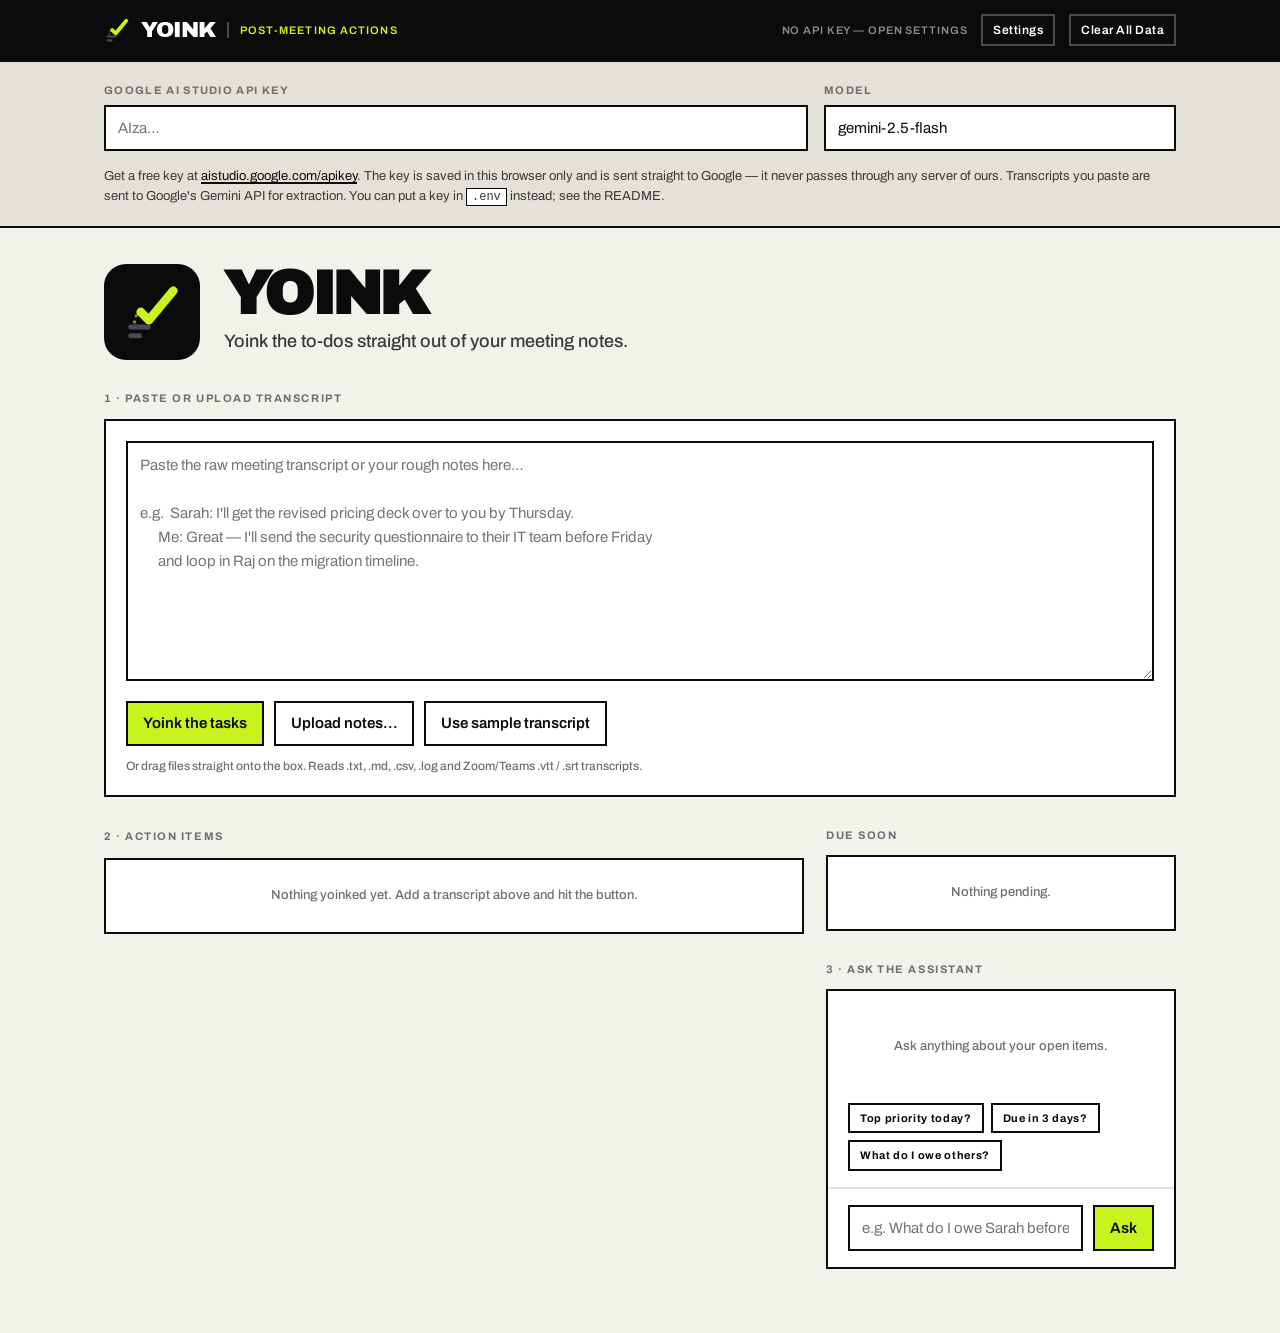
==== commit 4c89ccf4: "Restyle as YOINK, from the Main.dc.html design board The zip in this folder held a brand board, not " ====
--- a/index.html
+++ b/index.html
@@ -3,14 +3,27 @@
 <head>
 <meta charset="utf-8">
 <meta name="viewport" content="width=device-width, initial-scale=1">
-<title>Post-Meeting Action Assistant</title>
+<title>YOINK — meeting notes to action items</title>
+<link rel="preconnect" href="https://fonts.googleapis.com">
+<link rel="preconnect" href="https://fonts.gstatic.com" crossorigin>
+<link rel="stylesheet" href="https://fonts.googleapis.com/css2?family=Archivo+Black&family=Archivo:wght@400;500;600;700&display=swap">
 <link rel="stylesheet" href="css/styles.css">
 </head>
 <body>
 
 <header>
   <div class="hbar">
-    <div class="brand"><span class="dot"></span>Post-Meeting Action Assistant</div>
+    <div class="brand">
+      <!-- the mark: a list being yoinked into a tick -->
+      <svg class="mark" viewBox="0 0 48 48" width="26" height="26" fill="none" aria-hidden="true">
+        <rect x="5" y="34" width="18" height="4" rx="2" fill="#4A4A4E"></rect>
+        <rect x="5" y="41" width="11" height="4" rx="2" fill="#4A4A4E"></rect>
+        <path d="M10 32 C 10 27 13 24.5 16.5 25" stroke="#C8F31D" stroke-width="2.6" stroke-dasharray="0.1 5" stroke-linecap="round" opacity="0.6"></path>
+        <path d="M15 24 L21.5 30.5 L41 7" stroke="#C8F31D" stroke-width="7" stroke-linecap="round" stroke-linejoin="round"></path>
+      </svg>
+      <span class="word">YOINK</span>
+      <span class="tag">Post-meeting actions</span>
+    </div>
     <span class="hnote" id="keystate"></span>
     <button class="sm" id="togglesettings">Settings</button>
     <button class="sm danger" id="clearall">Clear All Data</button>
@@ -29,14 +42,29 @@
     </div>
     <p class="shelp">
       Get a free key at <a href="https://aistudio.google.com/apikey" target="_blank" rel="noopener">aistudio.google.com/apikey</a>.
-      The key is saved in this browser only and is sent directly to Google — it never passes through any server of ours.
+      The key is saved in this browser only and is sent straight to Google — it never passes through any server of ours.
       Transcripts you paste are sent to Google's Gemini API for extraction.
-      You can also put a key in <code>.env</code> instead; see the README.
+      You can put a key in <code>.env</code> instead; see the README.
     </p>
   </div>
 </section>
 
 <div class="wrap">
+
+  <div class="hero">
+    <div class="tile">
+      <svg viewBox="0 0 48 48" width="60" height="60" fill="none" aria-hidden="true">
+        <rect x="5" y="34" width="18" height="4" rx="2" fill="#4A4A4E"></rect>
+        <rect x="5" y="41" width="11" height="4" rx="2" fill="#4A4A4E"></rect>
+        <path d="M10 32 C 10 27 13 24.5 16.5 25" stroke="#C8F31D" stroke-width="2.6" stroke-dasharray="0.1 5" stroke-linecap="round" opacity="0.6"></path>
+        <path d="M15 24 L21.5 30.5 L41 7" stroke="#C8F31D" stroke-width="7" stroke-linecap="round" stroke-linejoin="round"></path>
+      </svg>
+    </div>
+    <div>
+      <h1>YOINK</h1>
+      <p>Yoink the to-dos straight out of your meeting notes.</p>
+    </div>
+  </div>
 
   <!-- STEP 1 — ingestion -->
   <section class="step">
@@ -48,13 +76,13 @@
 e.g.  Sarah: I'll get the revised pricing deck over to you by Thursday.
       Me: Great — I'll send the security questionnaire to their IT team before Friday
       and loop in Raj on the migration timeline."></textarea>
-        <div class="dropveil"><span>Drop your notes to add them</span></div>
+        <div class="dropveil"><span>Drop it in</span></div>
       </div>
 
       <div class="files" id="files" hidden></div>
 
-      <div class="row" style="margin-top:12px">
-        <button class="primary" id="extract">Extract Tasks</button>
+      <div class="row" style="margin-top:14px">
+        <button class="primary" id="extract">Yoink the tasks</button>
         <button id="upload">Upload notes…</button>
         <button id="sample">Use sample transcript</button>
         <span class="muted" id="exstatus"></span>
@@ -74,9 +102,9 @@
       <h2>2 · Action items <span id="taskcount" class="muted"></span></h2>
       <div class="card">
         <ul class="tasks" id="tasklist"></ul>
-        <div class="empty" id="taskempty">No action items yet. Add a transcript above and click Extract Tasks.</div>
+        <div class="empty" id="taskempty">Nothing yoinked yet. Add a transcript above and hit the button.</div>
       </div>
-      <div class="row" style="margin-top:10px">
+      <div class="row" style="margin-top:12px">
         <button class="link" id="showdone" hidden></button>
       </div>
     </section>
@@ -84,7 +112,7 @@
     <aside>
       <!-- todo list, ordered by urgency -->
       <h2>Due soon</h2>
-      <div class="card" style="margin-bottom:24px">
+      <div class="card" style="margin-bottom:30px">
         <ol class="soon" id="soonlist"></ol>
         <div class="empty" id="soonempty">Nothing pending.</div>
       </div>
@@ -104,7 +132,7 @@
           <input id="ask" class="grow" placeholder="e.g. What do I owe Sarah before Friday?" autocomplete="off">
           <button class="primary" id="asksend" type="submit">Ask</button>
         </form>
-        <div class="err" id="chaterr" hidden style="margin:0 16px 14px"></div>
+        <div class="err" id="chaterr" hidden style="margin:0 20px 16px"></div>
       </div>
     </aside>
   </div>
--- a/css/styles.css
+++ b/css/styles.css
@@ -1,193 +1,238 @@
-  :root {
-    --bg: #f6f7f9;
-    --surface: #ffffff;
-    --surface-2: #f0f2f5;
-    --line: #dfe3e8;
-    --line-soft: #eceff3;
-    --ink: #16191d;
-    --ink-2: #5a616b;
-    --ink-3: #878e98;
-    --accent: #2f5fe0;
-    --accent-ink: #ffffff;
-    --overdue: #c2372b;
-    --today: #b1650a;
-    --soon: #1f6f47;
-    --later: #5a616b;
-    --quote-bar: #cdd4dd;
-    --radius: 10px;
-    --shadow: 0 1px 2px rgba(16,20,26,.06), 0 4px 12px rgba(16,20,26,.05);
-  }
-  @media (prefers-color-scheme: dark) {
-    :root:not([data-theme="light"]) {
-      --bg: #14171b; --surface: #1b1f24; --surface-2: #22272e;
-      --line: #2f363f; --line-soft: #262c33;
-      --ink: #e8ebef; --ink-2: #a2abb6; --ink-3: #7b848f;
-      --accent: #6d95f5; --accent-ink: #10131a;
-      --overdue: #f0837a; --today: #e0aa5a; --soon: #6fc79b; --later: #a2abb6;
-      --quote-bar: #3a424c;
-      --shadow: 0 1px 2px rgba(0,0,0,.3), 0 4px 14px rgba(0,0,0,.25);
-    }
-  }
-  :root[data-theme="dark"] {
-    --bg: #14171b; --surface: #1b1f24; --surface-2: #22272e;
-    --line: #2f363f; --line-soft: #262c33;
-    --ink: #e8ebef; --ink-2: #a2abb6; --ink-3: #7b848f;
-    --accent: #6d95f5; --accent-ink: #10131a;
-    --overdue: #f0837a; --today: #e0aa5a; --soon: #6fc79b; --later: #a2abb6;
-    --quote-bar: #3a424c;
-    --shadow: 0 1px 2px rgba(0,0,0,.3), 0 4px 14px rgba(0,0,0,.25);
-  }
-
-  * { box-sizing: border-box; }
-  body {
-    margin: 0;
-    background: var(--bg);
-    color: var(--ink);
-    font: 15px/1.5 -apple-system, BlinkMacSystemFont, "Segoe UI", Roboto, Helvetica, Arial, sans-serif;
-    -webkit-font-smoothing: antialiased;
-  }
-  .wrap { max-width: 1120px; margin: 0 auto; padding-inline: 20px; padding-block: 0 56px; }
-
-  /* ---------- header ---------- */
-  header {
-    border-bottom: 1px solid var(--line);
-    background: var(--surface);
-    position: sticky; top: 0; z-index: 20;
-  }
-  .hbar {
-    max-width: 1120px; margin: 0 auto;
-    padding: 12px 20px;
-    display: flex; align-items: center; gap: 12px; flex-wrap: wrap;
-  }
-  .brand { font-weight: 650; letter-spacing: -.01em; margin-right: auto; display:flex; align-items:center; gap:9px; }
-  .dot { width: 9px; height: 9px; border-radius: 50%; background: var(--accent); flex: none; }
-  .hnote { font-size: 12.5px; color: var(--ink-3); }
-
-  button {
-    font: inherit; cursor: pointer; border-radius: 8px;
-    border: 1px solid var(--line); background: var(--surface);
-    color: var(--ink); padding: 7px 13px; transition: background .12s, border-color .12s;
-  }
-  button:hover:not(:disabled) { background: var(--surface-2); }
-  button:disabled { opacity: .5; cursor: not-allowed; }
-  button.primary { background: var(--accent); color: var(--accent-ink); border-color: transparent; font-weight: 560; }
-  button.primary:hover:not(:disabled) { filter: brightness(1.07); background: var(--accent); }
-  button.sm { padding: 4px 9px; font-size: 13px; }
-  button.link { border: none; background: none; color: var(--ink-3); padding: 4px 6px; text-decoration: underline; text-underline-offset: 2px; }
-  button.link:hover { color: var(--ink); background: none; }
-  button.danger { color: var(--overdue); }
-
-  input, textarea, select {
-    font: inherit; color: var(--ink); background: var(--surface);
-    border: 1px solid var(--line); border-radius: 8px; padding: 8px 10px; width: 100%;
-  }
-  input:focus, textarea:focus, select:focus { outline: 2px solid var(--accent); outline-offset: -1px; border-color: transparent; }
-  textarea { resize: vertical; line-height: 1.55; }
-  label { font-size: 12.5px; color: var(--ink-2); font-weight: 550; display: block; margin-bottom: 5px; }
-
-  /* ---------- settings ---------- */
-  #settings { background: var(--surface-2); border-bottom: 1px solid var(--line); }
-  .sgrid {
-    max-width: 1120px; margin: 0 auto; padding: 16px 20px;
-    display: grid; gap: 14px; grid-template-columns: 2fr 1fr;
-  }
-  .shelp { grid-column: 1 / -1; font-size: 12.5px; color: var(--ink-3); margin: 0; }
-  .shelp a { color: var(--accent); }
-  @media (max-width: 680px) { .sgrid { grid-template-columns: 1fr; } }
-
-  /* ---------- layout ---------- */
-  h2 { font-size: 13px; text-transform: uppercase; letter-spacing: .06em; color: var(--ink-3); margin: 0 0 10px; font-weight: 620; }
-  .card { background: var(--surface); border: 1px solid var(--line); border-radius: var(--radius); box-shadow: var(--shadow); }
-  .pad { padding: 16px; }
-
-  .step { margin-top: 24px; }
-  .cols { display: grid; grid-template-columns: 1fr 340px; gap: 20px; align-items: start; margin-top: 24px; }
-  @media (max-width: 900px) { .cols { grid-template-columns: 1fr; } }
-
-  .row { display: flex; gap: 10px; align-items: center; flex-wrap: wrap; }
-  .grow { flex: 1; min-width: 0; }
-  .muted { color: var(--ink-3); font-size: 13px; }
-  .empty { color: var(--ink-3); font-size: 13.5px; padding: 22px 4px; text-align: center; }
-
-  /* ---------- tasks ---------- */
-  ul.tasks { list-style: none; margin: 0; padding: 0; }
-  li.task { border-top: 1px solid var(--line-soft); padding: 13px 16px; display: flex; gap: 11px; align-items: flex-start; }
-  li.task:first-child { border-top: none; }
-  li.task.done { opacity: .5; }
-  li.task.done .title { text-decoration: line-through; }
-  .cbx { width: 17px; height: 17px; margin: 2px 0 0; flex: none; accent-color: var(--accent); cursor: pointer; }
-  .tbody { flex: 1; min-width: 0; }
-  .title { font-weight: 545; line-height: 1.4; word-wrap: break-word; }
-  .meta { display: flex; gap: 7px; flex-wrap: wrap; margin-top: 6px; align-items: center; }
-  .chip {
-    font-size: 12px; padding: 2px 8px; border-radius: 999px;
-    background: var(--surface-2); border: 1px solid var(--line); color: var(--ink-2);
-    white-space: nowrap;
-  }
-  .chip.owner { font-weight: 550; color: var(--ink); }
-  .chip.overdue { color: var(--overdue); border-color: currentColor; }
-  .chip.today   { color: var(--today);   border-color: currentColor; }
-  .chip.soon    { color: var(--soon);    border-color: currentColor; }
-  .chip.later   { color: var(--later); }
-  .chip.none    { color: var(--ink-3); font-style: italic; }
-  .acts { display: flex; gap: 2px; margin-left: auto; }
-
-  blockquote.ctx {
-    margin: 9px 0 0; padding: 7px 0 7px 11px;
-    border-left: 3px solid var(--quote-bar);
-    color: var(--ink-2); font-size: 13.5px; line-height: 1.5;
-  }
-  blockquote.ctx::before { content: '\201C'; }
-  blockquote.ctx::after  { content: '\201D'; }
-
-  .editform { display: grid; gap: 9px; margin-top: 4px; }
-  .editrow { display: grid; grid-template-columns: 1fr 150px; gap: 9px; }
-  @media (max-width: 560px) { .editrow { grid-template-columns: 1fr; } }
-
-  /* ---------- due soon ---------- */
-  ol.soon { list-style: none; margin: 0; padding: 0; counter-reset: n; }
-  ol.soon li { border-top: 1px solid var(--line-soft); padding: 10px 16px; display: flex; gap: 10px; align-items: baseline; }
-  ol.soon li:first-child { border-top: none; }
-  ol.soon .rank { counter-increment: n; font-variant-numeric: tabular-nums; color: var(--ink-3); font-size: 12px; min-width: 14px; }
-  ol.soon .rank::before { content: counter(n) "."; }
-  ol.soon .st { flex: 1; min-width: 0; font-size: 13.5px; line-height: 1.4; }
-  ol.soon .sd { font-size: 12px; white-space: nowrap; }
-
-  /* ---------- assistant ---------- */
-  .thread { display: flex; flex-direction: column; gap: 12px; max-height: 380px; overflow-y: auto; padding: 16px; }
-  .turn .q { font-weight: 560; font-size: 13.5px; margin-bottom: 5px; }
-  .turn .a { font-size: 13.5px; color: var(--ink-2); white-space: pre-wrap; line-height: 1.55; }
-  .askbar { display: flex; gap: 8px; padding: 12px 16px; border-top: 1px solid var(--line-soft); }
-  .sugg { display: flex; flex-wrap: wrap; gap: 6px; padding: 0 16px 14px; }
-  .sugg button { font-size: 12px; padding: 4px 9px; color: var(--ink-2); }
-
-  /* ---------- upload ---------- */
-  #drop { position: relative; }
-  #drop.over .dropveil { display: flex; }
-  .dropveil {
-    display: none; position: absolute; inset: 0; border-radius: 8px;
-    background: color-mix(in srgb, var(--accent) 12%, var(--surface));
-    border: 2px dashed var(--accent); color: var(--accent);
-    align-items: center; justify-content: center; font-weight: 570; font-size: 14px;
-    pointer-events: none;
-  }
-  .hint { font-size: 12.5px; color: var(--ink-3); margin: 9px 0 0; }
-  .files { display: flex; flex-wrap: wrap; gap: 6px; margin-top: 10px; }
-  .fchip {
-    display: inline-flex; align-items: center; gap: 7px;
-    font-size: 12px; padding: 3px 4px 3px 9px; border-radius: 999px;
-    background: var(--surface-2); border: 1px solid var(--line); color: var(--ink-2);
-  }
-  .fchip b { font-weight: 560; color: var(--ink); }
-  .fchip button { border: none; background: none; padding: 0 5px; color: var(--ink-3); font-size: 14px; line-height: 1; border-radius: 999px; }
-  .fchip button:hover { color: var(--overdue); background: none; }
-
-  .err {
-    margin-top: 12px; padding: 10px 12px; border-radius: 8px;
-    background: color-mix(in srgb, var(--overdue) 10%, transparent);
-    border: 1px solid color-mix(in srgb, var(--overdue) 35%, transparent);
-    color: var(--overdue); font-size: 13px; word-wrap: break-word;
-  }
-  .spin { display: inline-block; width: 13px; height: 13px; border: 2px solid currentColor; border-right-color: transparent; border-radius: 50%; animation: sp .7s linear infinite; vertical-align: -2px; margin-right: 6px; }
-  @keyframes sp { to { transform: rotate(360deg); } }
-  [hidden] { display: none !important; }
+/* YOINK — styling from the Main.dc.html design board.
+   Neo-brutalist: 2px black rules, square corners, flat fills, no shadows.
+   The design commits to one light look, so there is no dark theme. */
+
+:root {
+  --ink:      #0B0B0C;   /* near-black: text, every border */
+  --ink-2:    #3A3A3E;   /* secondary text */
+  --ink-3:    #6E6E73;   /* micro-labels, muted */
+  --accent:   #C8F31D;   /* acid lime: urgency and the primary action */
+  --bg:       #F2F1EA;   /* bone */
+  --surface:  #FFFFFF;
+  --rule:     #E4E2D8;   /* dividers and the "later" chip */
+  --line:     2px solid var(--ink);
+}
+
+* { box-sizing: border-box; }
+
+body {
+  margin: 0;
+  background: var(--bg);
+  color: var(--ink);
+  font-family: Archivo, "Helvetica Neue", Helvetica, Arial, sans-serif;
+  font-size: 15px;
+  line-height: 1.5;
+  -webkit-font-smoothing: antialiased;
+}
+
+.wrap { max-width: 1120px; margin: 0 auto; padding-inline: 24px; padding-block: 0 64px; }
+
+/* ---------- micro-label: the design's recurring 11px caps ---------- */
+h2, .microlabel {
+  font-size: 11px;
+  font-weight: 700;
+  letter-spacing: 0.14em;
+  text-transform: uppercase;
+  color: var(--ink-3);
+  margin: 0 0 12px;
+}
+
+/* ---------- header ---------- */
+header { background: var(--ink); border-bottom: var(--line); position: sticky; top: 0; z-index: 20; }
+.hbar {
+  max-width: 1120px; margin: 0 auto; padding: 14px 24px;
+  display: flex; align-items: center; gap: 14px; flex-wrap: wrap;
+}
+.brand { display: flex; align-items: center; gap: 11px; margin-right: auto; }
+.brand .mark { flex: none; }
+.brand .word {
+  font-family: "Archivo Black", Archivo, "Helvetica Neue", sans-serif;
+  font-size: 22px; letter-spacing: -0.04em; color: var(--surface); line-height: 1;
+}
+.brand .tag {
+  font-size: 11px; font-weight: 600; letter-spacing: 0.1em; text-transform: uppercase;
+  color: var(--accent); border-left: 2px solid #4A4A4E; padding-left: 11px;
+}
+@media (max-width: 720px) { .brand .tag { display: none; } }
+.hnote { font-size: 11px; font-weight: 600; letter-spacing: 0.08em; text-transform: uppercase; color: #8A8A8F; }
+
+/* ---------- buttons ---------- */
+button {
+  font: inherit; font-weight: 600; cursor: pointer;
+  border: var(--line); border-radius: 0;
+  background: var(--surface); color: var(--ink);
+  padding: 9px 15px;
+  transition: background .1s, color .1s;
+}
+button:hover:not(:disabled) { background: var(--bg); }
+button:disabled { opacity: .45; cursor: not-allowed; }
+
+button.primary { background: var(--accent); }
+button.primary:hover:not(:disabled) { background: var(--ink); color: var(--accent); }
+
+button.sm { padding: 5px 10px; font-size: 12px; letter-spacing: 0.04em; }
+
+button.link {
+  border: none; background: none; padding: 4px 6px;
+  font-size: 11px; font-weight: 700; letter-spacing: 0.1em; text-transform: uppercase;
+  color: var(--ink-3);
+}
+button.link:hover { color: var(--ink); background: none; text-decoration: underline; text-underline-offset: 3px; }
+
+/* header buttons sit on black */
+.hbar button { background: transparent; color: var(--surface); border-color: #4A4A4E; }
+.hbar button:hover { background: var(--surface); color: var(--ink); border-color: var(--surface); }
+.hbar button.danger:hover { background: var(--accent); color: var(--ink); border-color: var(--accent); }
+
+/* ---------- fields ---------- */
+input, textarea, select {
+  font: inherit; width: 100%;
+  color: var(--ink); background: var(--surface);
+  border: var(--line); border-radius: 0; padding: 10px 12px;
+}
+input:focus, textarea:focus, select:focus {
+  outline: 3px solid var(--accent); outline-offset: -1px;
+}
+textarea { resize: vertical; line-height: 1.6; }
+label {
+  display: block; margin-bottom: 6px;
+  font-size: 11px; font-weight: 700; letter-spacing: 0.12em; text-transform: uppercase; color: var(--ink-3);
+}
+
+/* ---------- settings ---------- */
+#settings { background: var(--rule); border-bottom: var(--line); }
+.sgrid {
+  max-width: 1120px; margin: 0 auto; padding: 20px 24px;
+  display: grid; gap: 16px; grid-template-columns: 2fr 1fr;
+}
+.shelp { grid-column: 1 / -1; margin: 0; font-size: 13px; line-height: 1.5; color: var(--ink-2); }
+.shelp a { color: var(--ink); text-decoration-thickness: 2px; text-underline-offset: 2px; }
+.shelp code { background: var(--surface); border: 1px solid var(--ink); padding: 1px 5px; font-size: 12px; }
+@media (max-width: 680px) { .sgrid { grid-template-columns: 1fr; } }
+
+/* ---------- layout ---------- */
+.card { background: var(--surface); border: var(--line); }
+.pad { padding: 20px; }
+.step { margin-top: 30px; }
+.cols { display: grid; grid-template-columns: 1fr 350px; gap: 22px; align-items: start; margin-top: 30px; }
+@media (max-width: 900px) { .cols { grid-template-columns: 1fr; } }
+
+.row { display: flex; gap: 10px; align-items: center; flex-wrap: wrap; }
+.grow { flex: 1; min-width: 0; }
+.muted { font-size: 13px; font-weight: 500; color: var(--ink-3); }
+.empty { padding: 26px 16px; text-align: center; font-size: 13px; font-weight: 500; color: var(--ink-3); }
+
+/* ---------- hero ---------- */
+.hero { display: flex; align-items: center; gap: 24px; padding-top: 36px; }
+.hero .tile {
+  width: 96px; height: 96px; border-radius: 22px; background: var(--ink);
+  display: flex; align-items: center; justify-content: center; flex: none;
+}
+.hero h1 {
+  font-family: "Archivo Black", Archivo, "Helvetica Neue", sans-serif;
+  font-size: 60px; line-height: 0.86; letter-spacing: -0.045em; margin: 0 0 8px;
+}
+.hero p { margin: 0; font-size: 18px; font-weight: 500; color: var(--ink-2); max-width: 420px; text-wrap: pretty; }
+@media (max-width: 620px) {
+  .hero { gap: 16px; }
+  .hero .tile { width: 64px; height: 64px; border-radius: 15px; }
+  .hero .tile svg { width: 40px; height: 40px; }
+  .hero h1 { font-size: 40px; }
+  .hero p { font-size: 15px; }
+}
+
+/* ---------- tasks ---------- */
+ul.tasks { list-style: none; margin: 0; padding: 0; }
+li.task { border-top: 2px solid var(--rule); padding: 16px 20px; display: flex; gap: 13px; align-items: flex-start; }
+li.task:first-child { border-top: none; }
+li.task.done { opacity: .45; }
+li.task.done .title { text-decoration: line-through; }
+
+.cbx { width: 18px; height: 18px; margin: 2px 0 0; flex: none; accent-color: var(--ink); cursor: pointer; }
+.tbody { flex: 1; min-width: 0; }
+.title { font-size: 16px; font-weight: 600; line-height: 1.35; word-wrap: break-word; }
+.meta { display: flex; gap: 8px; flex-wrap: wrap; margin-top: 9px; align-items: center; }
+.acts { display: flex; gap: 2px; margin-left: auto; }
+
+/* chips: grey -> outlined -> lime -> inverted, escalating with urgency */
+.chip {
+  font-size: 11px; font-weight: 700; letter-spacing: 0.1em; text-transform: uppercase;
+  padding: 4px 9px; white-space: nowrap;
+  background: var(--rule); color: var(--ink-3); border: 2px solid transparent;
+}
+.chip.owner   { background: var(--surface); border-color: var(--ink); color: var(--ink); }
+.chip.overdue { background: var(--ink); color: var(--accent); }
+.chip.today   { background: var(--accent); color: var(--ink); }
+.chip.soon    { background: var(--surface); border-color: var(--ink); color: var(--ink); }
+.chip.later   { background: var(--rule); color: var(--ink-3); }
+.chip.none    { background: var(--rule); color: var(--ink-3); font-style: italic; letter-spacing: .04em; }
+
+blockquote.ctx {
+  margin: 11px 0 0; padding: 2px 0 2px 13px;
+  border-left: 3px solid var(--accent);
+  font-size: 14px; line-height: 1.5; color: var(--ink-2);
+}
+blockquote.ctx::before { content: '\201C'; }
+blockquote.ctx::after  { content: '\201D'; }
+
+.editform { display: grid; gap: 11px; margin-top: 4px; }
+.editrow { display: grid; grid-template-columns: 1fr 160px; gap: 11px; }
+@media (max-width: 560px) { .editrow { grid-template-columns: 1fr; } }
+
+/* ---------- due soon ---------- */
+ol.soon { list-style: none; margin: 0; padding: 0; counter-reset: n; }
+ol.soon li { border-top: 2px solid var(--rule); padding: 13px 18px; display: flex; gap: 12px; align-items: baseline; }
+ol.soon li:first-child { border-top: none; }
+ol.soon .rank {
+  counter-increment: n; min-width: 16px;
+  font-family: "Archivo Black", Archivo, sans-serif; font-size: 12px; color: var(--ink);
+  font-variant-numeric: tabular-nums;
+}
+ol.soon .rank::before { content: counter(n); }
+ol.soon .st { flex: 1; min-width: 0; font-size: 14px; font-weight: 600; line-height: 1.35; }
+ol.soon .st .muted { font-size: 11px; font-weight: 600; letter-spacing: .08em; text-transform: uppercase; }
+ol.soon .sd { font-size: 11px; }
+
+/* ---------- assistant ---------- */
+.thread { display: flex; flex-direction: column; gap: 16px; max-height: 380px; overflow-y: auto; padding: 20px; }
+.turn .q { font-size: 14px; font-weight: 700; margin-bottom: 6px; }
+.turn .a { font-size: 14px; line-height: 1.55; color: var(--ink-2); white-space: pre-wrap; }
+.askbar { display: flex; gap: 10px; padding: 16px 20px; border-top: 2px solid var(--rule); }
+.sugg { display: flex; flex-wrap: wrap; gap: 7px; padding: 0 20px 16px; }
+.sugg button { font-size: 11px; font-weight: 700; letter-spacing: 0.06em; padding: 5px 10px; }
+.sugg button:hover { background: var(--accent); }
+
+/* ---------- upload ---------- */
+#drop { position: relative; }
+#drop.over .dropveil { display: flex; }
+.dropveil {
+  display: none; position: absolute; inset: 0;
+  background: var(--accent); border: 3px dashed var(--ink); color: var(--ink);
+  align-items: center; justify-content: center; pointer-events: none;
+  font-size: 13px; font-weight: 700; letter-spacing: 0.12em; text-transform: uppercase;
+}
+.hint { margin: 11px 0 0; font-size: 12px; font-weight: 500; color: var(--ink-3); }
+.files { display: flex; flex-wrap: wrap; gap: 8px; margin-top: 12px; }
+.fchip {
+  display: inline-flex; align-items: center; gap: 8px;
+  border: var(--line); background: var(--surface); padding: 4px 5px 4px 10px;
+  font-size: 11px; font-weight: 600; letter-spacing: 0.04em; color: var(--ink-3);
+}
+.fchip b { font-weight: 700; color: var(--ink); text-transform: none; letter-spacing: 0; }
+.fchip button { border: none; background: none; padding: 0 5px; font-size: 15px; line-height: 1; color: var(--ink-3); }
+.fchip button:hover { background: var(--ink); color: var(--accent); }
+
+/* ---------- feedback ---------- */
+.err {
+  margin-top: 14px; padding: 12px 14px;
+  background: var(--ink); color: var(--accent); border: var(--line);
+  font-size: 13px; font-weight: 500; line-height: 1.5; word-wrap: break-word;
+}
+.spin {
+  display: inline-block; width: 12px; height: 12px; margin-right: 7px; vertical-align: -1px;
+  border: 2px solid currentColor; border-right-color: transparent; border-radius: 50%;
+  animation: sp .7s linear infinite;
+}
+@keyframes sp { to { transform: rotate(360deg); } }
+
+[hidden] { display: none !important; }
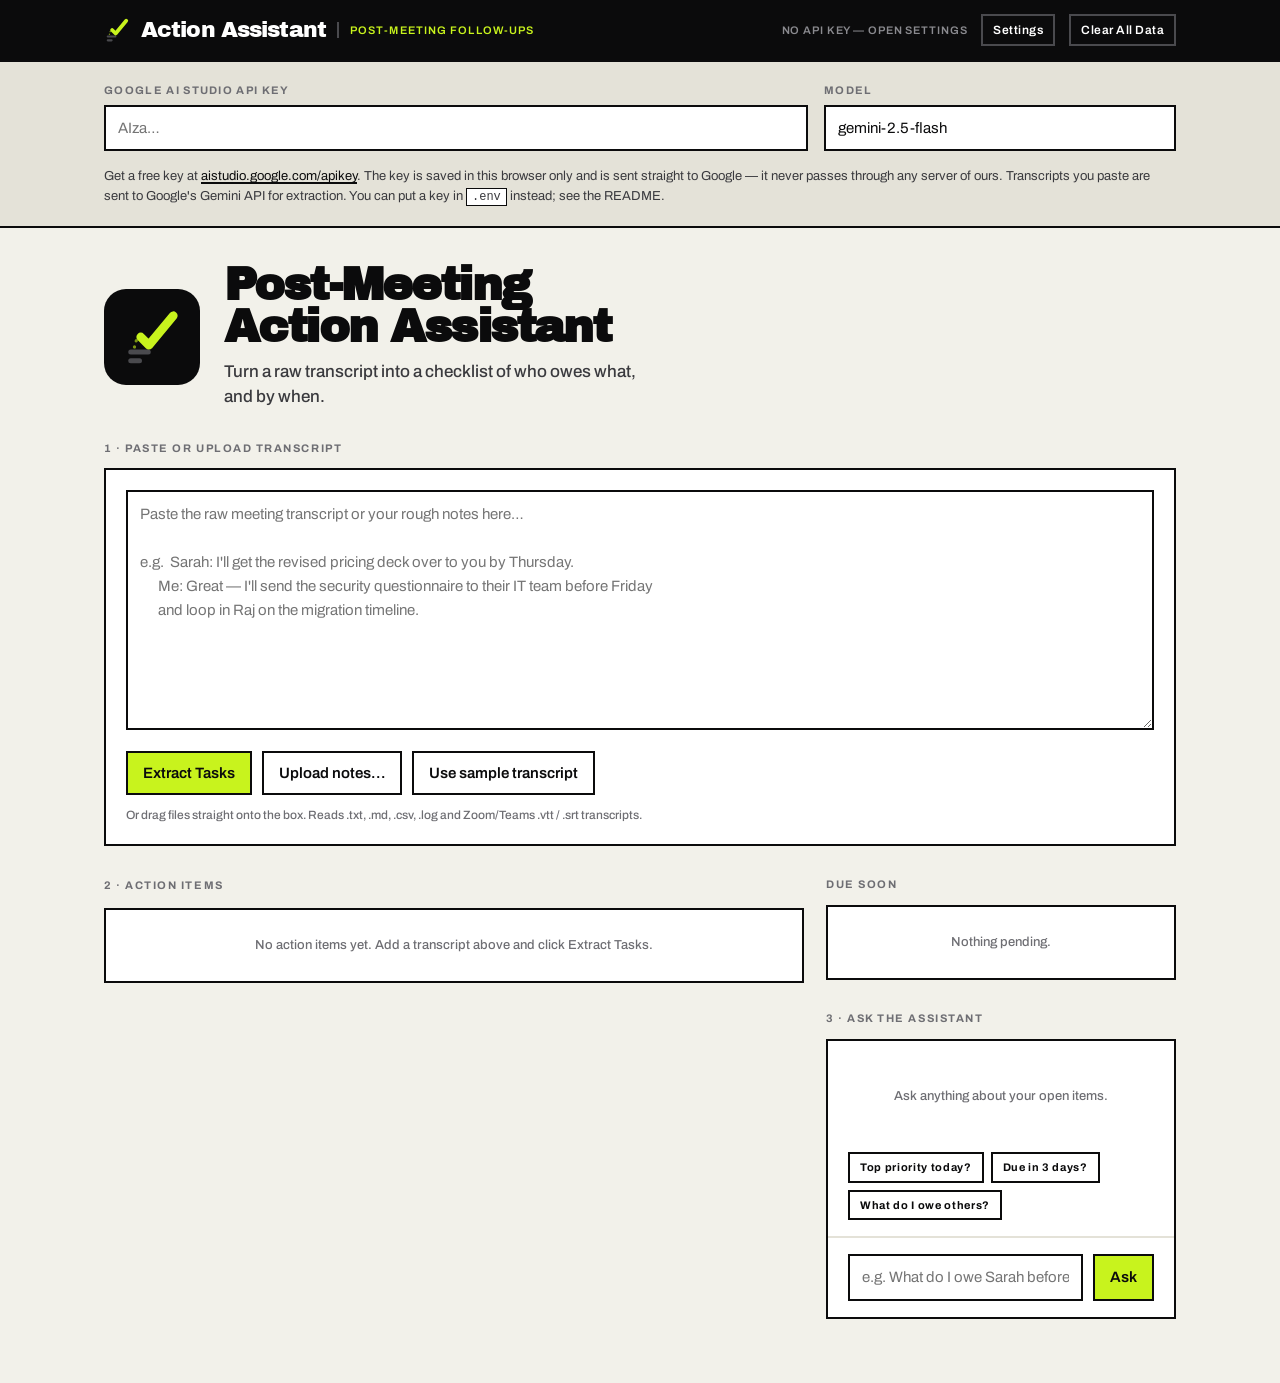
==== commit 5515c5ce: "Revert the naming, keep the design The design board was meant as a visual reference only. Its produc" ====
--- a/index.html
+++ b/index.html
@@ -3,7 +3,7 @@
 <head>
 <meta charset="utf-8">
 <meta name="viewport" content="width=device-width, initial-scale=1">
-<title>YOINK — meeting notes to action items</title>
+<title>Post-Meeting Action Assistant</title>
 <link rel="preconnect" href="https://fonts.googleapis.com">
 <link rel="preconnect" href="https://fonts.gstatic.com" crossorigin>
 <link rel="stylesheet" href="https://fonts.googleapis.com/css2?family=Archivo+Black&family=Archivo:wght@400;500;600;700&display=swap">
@@ -14,15 +14,15 @@
 <header>
   <div class="hbar">
     <div class="brand">
-      <!-- the mark: a list being yoinked into a tick -->
+      <!-- the mark from the design board: note lines resolving into a tick -->
       <svg class="mark" viewBox="0 0 48 48" width="26" height="26" fill="none" aria-hidden="true">
         <rect x="5" y="34" width="18" height="4" rx="2" fill="#4A4A4E"></rect>
         <rect x="5" y="41" width="11" height="4" rx="2" fill="#4A4A4E"></rect>
         <path d="M10 32 C 10 27 13 24.5 16.5 25" stroke="#C8F31D" stroke-width="2.6" stroke-dasharray="0.1 5" stroke-linecap="round" opacity="0.6"></path>
         <path d="M15 24 L21.5 30.5 L41 7" stroke="#C8F31D" stroke-width="7" stroke-linecap="round" stroke-linejoin="round"></path>
       </svg>
-      <span class="word">YOINK</span>
-      <span class="tag">Post-meeting actions</span>
+      <span class="word">Action Assistant</span>
+      <span class="tag">Post-meeting follow-ups</span>
     </div>
     <span class="hnote" id="keystate"></span>
     <button class="sm" id="togglesettings">Settings</button>
@@ -61,8 +61,8 @@
       </svg>
     </div>
     <div>
-      <h1>YOINK</h1>
-      <p>Yoink the to-dos straight out of your meeting notes.</p>
+      <h1>Post-Meeting<br>Action Assistant</h1>
+      <p>Turn a raw transcript into a checklist of who owes what, and by when.</p>
     </div>
   </div>
 
@@ -76,13 +76,13 @@
 e.g.  Sarah: I'll get the revised pricing deck over to you by Thursday.
       Me: Great — I'll send the security questionnaire to their IT team before Friday
       and loop in Raj on the migration timeline."></textarea>
-        <div class="dropveil"><span>Drop it in</span></div>
+        <div class="dropveil"><span>Drop your notes to add them</span></div>
       </div>
 
       <div class="files" id="files" hidden></div>
 
       <div class="row" style="margin-top:14px">
-        <button class="primary" id="extract">Yoink the tasks</button>
+        <button class="primary" id="extract">Extract Tasks</button>
         <button id="upload">Upload notes…</button>
         <button id="sample">Use sample transcript</button>
         <span class="muted" id="exstatus"></span>
@@ -102,7 +102,7 @@
       <h2>2 · Action items <span id="taskcount" class="muted"></span></h2>
       <div class="card">
         <ul class="tasks" id="tasklist"></ul>
-        <div class="empty" id="taskempty">Nothing yoinked yet. Add a transcript above and hit the button.</div>
+        <div class="empty" id="taskempty">No action items yet. Add a transcript above and click Extract Tasks.</div>
       </div>
       <div class="row" style="margin-top:12px">
         <button class="link" id="showdone" hidden></button>
--- a/css/styles.css
+++ b/css/styles.css
@@ -1,4 +1,4 @@
-/* YOINK — styling from the Main.dc.html design board.
+/* Styling taken from the Main.dc.html design board.
    Neo-brutalist: 2px black rules, square corners, flat fills, no shadows.
    The design commits to one light look, so there is no dark theme. */
 
@@ -130,14 +130,14 @@
 }
 .hero h1 {
   font-family: "Archivo Black", Archivo, "Helvetica Neue", sans-serif;
-  font-size: 60px; line-height: 0.86; letter-spacing: -0.045em; margin: 0 0 8px;
-}
-.hero p { margin: 0; font-size: 18px; font-weight: 500; color: var(--ink-2); max-width: 420px; text-wrap: pretty; }
+  font-size: 46px; line-height: 0.92; letter-spacing: -0.04em; margin: 0 0 10px;
+}
+.hero p { margin: 0; font-size: 17px; font-weight: 500; color: var(--ink-2); max-width: 440px; text-wrap: pretty; }
 @media (max-width: 620px) {
   .hero { gap: 16px; }
-  .hero .tile { width: 64px; height: 64px; border-radius: 15px; }
-  .hero .tile svg { width: 40px; height: 40px; }
-  .hero h1 { font-size: 40px; }
+  .hero .tile { width: 60px; height: 60px; border-radius: 14px; }
+  .hero .tile svg { width: 38px; height: 38px; }
+  .hero h1 { font-size: 28px; }
   .hero p { font-size: 15px; }
 }
 
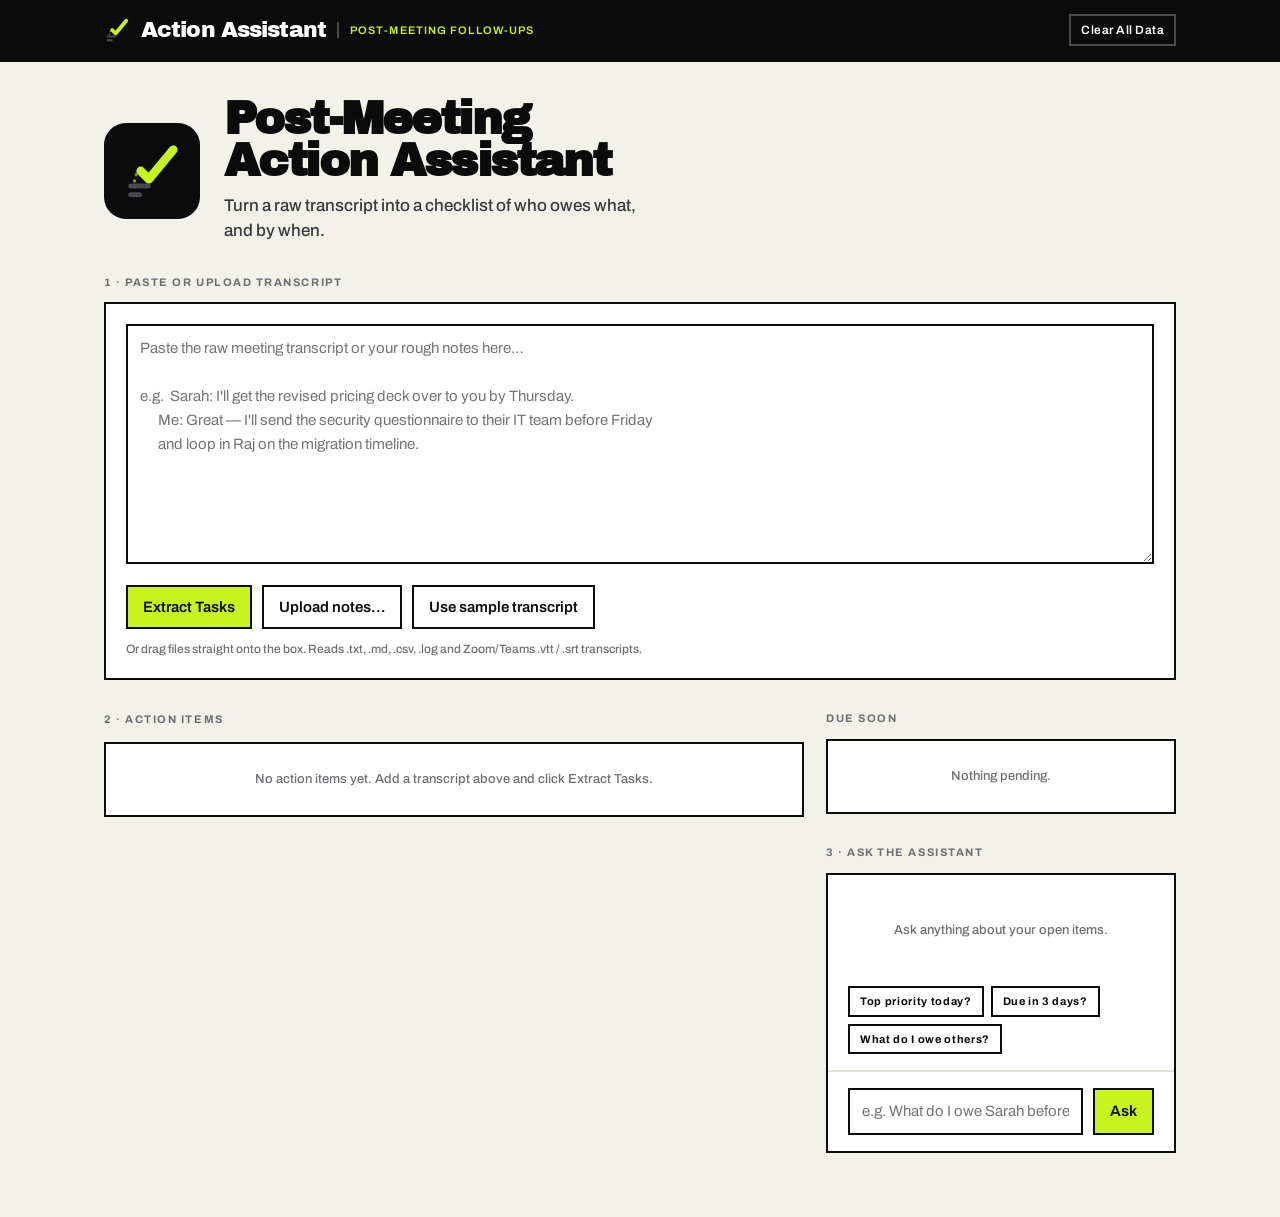
==== commit 1224b877: "Move the LLM call server-side, add a change-llm-prompt skill Provider -------- Switched from Gemini " ====
--- a/index.html
+++ b/index.html
@@ -24,30 +24,9 @@
       <span class="word">Action Assistant</span>
       <span class="tag">Post-meeting follow-ups</span>
     </div>
-    <span class="hnote" id="keystate"></span>
-    <button class="sm" id="togglesettings">Settings</button>
     <button class="sm danger" id="clearall">Clear All Data</button>
   </div>
 </header>
-
-<section id="settings" hidden>
-  <div class="sgrid">
-    <div>
-      <label for="apikey">Google AI Studio API key</label>
-      <input id="apikey" type="password" placeholder="AIza…" autocomplete="off" spellcheck="false">
-    </div>
-    <div>
-      <label for="model">Model</label>
-      <input id="model" type="text" spellcheck="false">
-    </div>
-    <p class="shelp">
-      Get a free key at <a href="https://aistudio.google.com/apikey" target="_blank" rel="noopener">aistudio.google.com/apikey</a>.
-      The key is saved in this browser only and is sent straight to Google — it never passes through any server of ours.
-      Transcripts you paste are sent to Google's Gemini API for extraction.
-      You can put a key in <code>.env</code> instead; see the README.
-    </p>
-  </div>
-</section>
 
 <div class="wrap">
 
